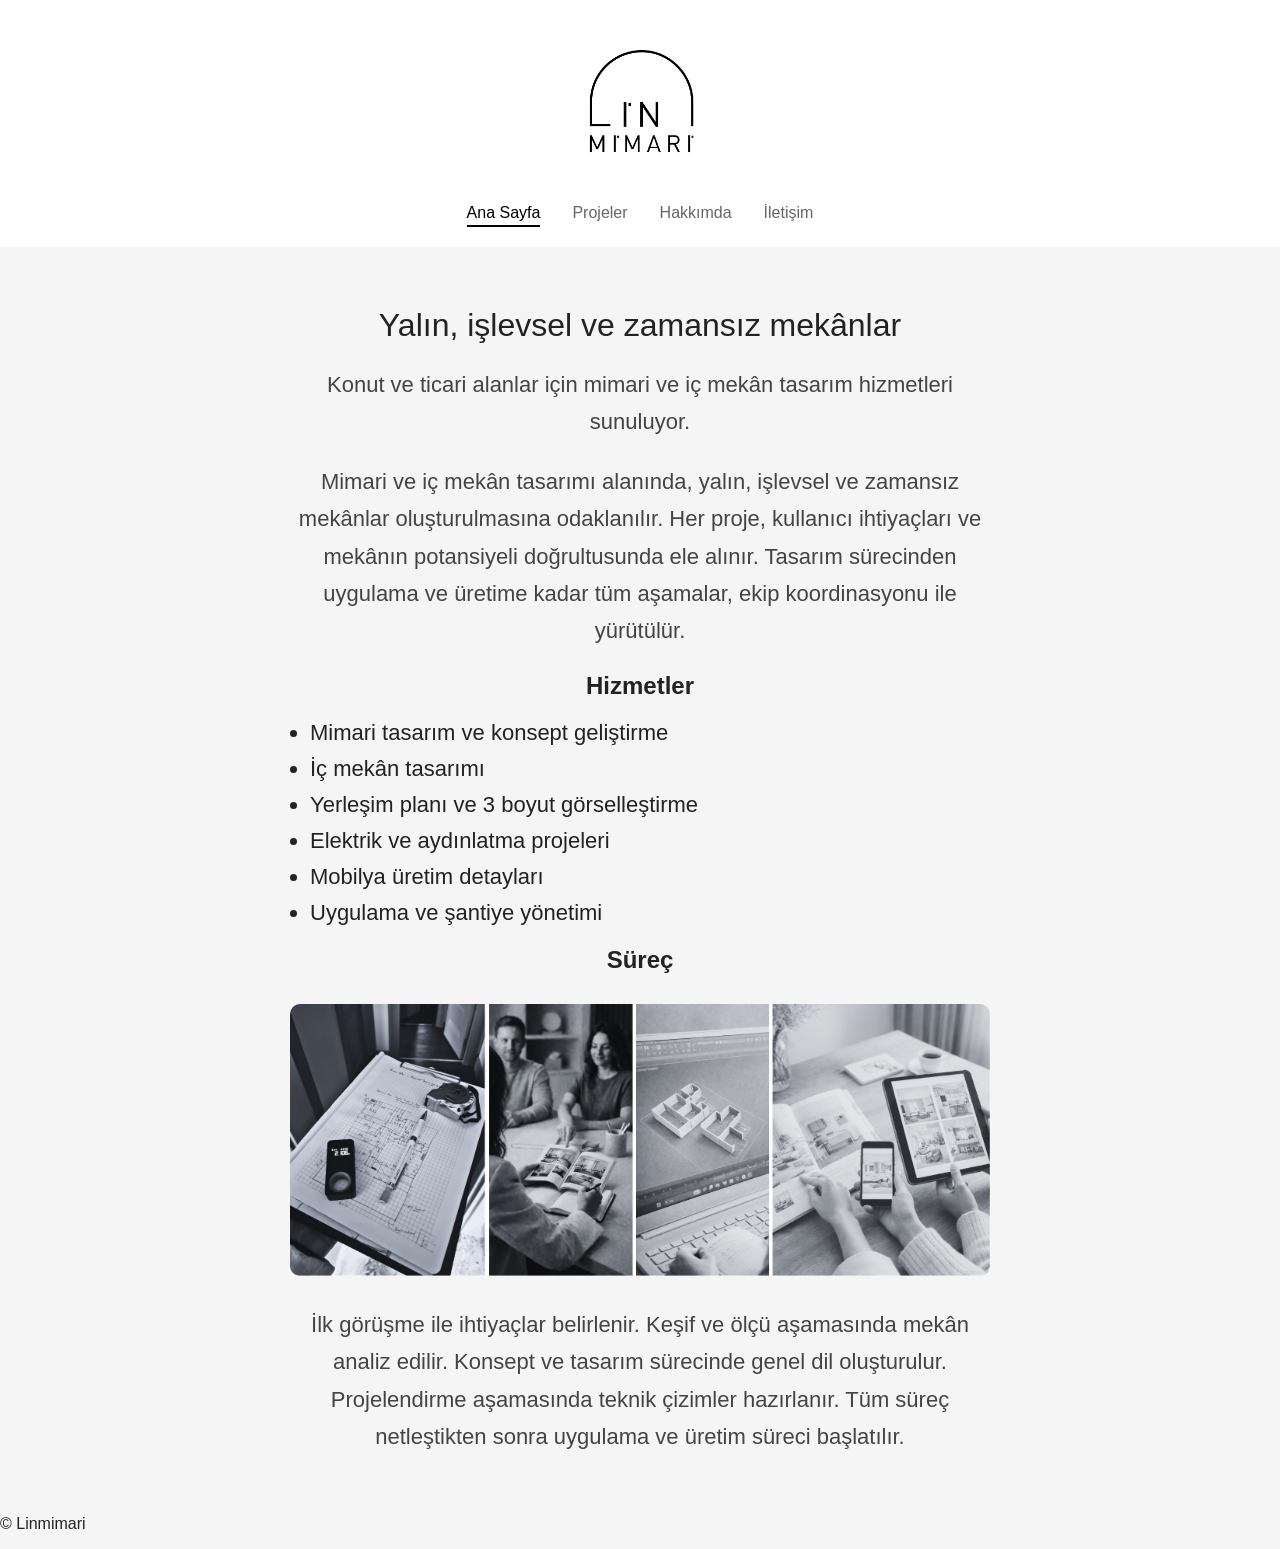
==== index.html @ 7ec21d0f "Update index.html" ====
<!DOCTYPE html>
<html lang="tr">
<head>
<meta charset="UTF-8">
<meta name="viewport" content="width=device-width, initial-scale=1.0">
<title>Lin Mimari</title>
<link rel="stylesheet" href="style.css">
</head>

<body>

<header>
    <img src="images/lin2.png" class="logo">

    <nav>
        <a href="index.html" class="active">Ana Sayfa</a>
        <a href="projeler.html">Projeler</a>
        <a href="hakkimda.html">Hakkımda</a>
        <a href="iletisim.html">İletişim</a>
    </nav>
</header>

<!-- ANA İÇERİK -->
<section class="about">

    <h1 class="section-title">Yalın, işlevsel ve zamansız mekânlar</h1>

    <p>
        Konut ve ticari alanlar için mimari ve iç mekân tasarım hizmetleri sunuluyor.
    </p>

    <p>
        Mimari ve iç mekân tasarımı alanında, yalın, işlevsel ve zamansız mekânlar oluşturulmasına odaklanılır. 
        Her proje, kullanıcı ihtiyaçları ve mekânın potansiyeli doğrultusunda ele alınır. 
        Tasarım sürecinden uygulama ve üretime kadar tüm aşamalar, ekip koordinasyonu ile yürütülür.
    </p>

    <h2>Hizmetler</h2>

    <ul>
        <li>Mimari tasarım ve konsept geliştirme</li>
        <li>İç mekân tasarımı</li>
        <li>Yerleşim planı ve 3 boyut görselleştirme</li>
        <li>Elektrik ve aydınlatma projeleri</li>
        <li>Mobilya üretim detayları</li>
        <li>Uygulama ve şantiye yönetimi</li>
    </ul>

    
    <h2>Süreç</h2>

    <img src="images/surec.png" class="content-image">

    <p>
        İlk görüşme ile ihtiyaçlar belirlenir. Keşif ve ölçü aşamasında mekân analiz edilir. 
        Konsept ve tasarım sürecinde genel dil oluşturulur. Projelendirme aşamasında teknik çizimler hazırlanır. 
        Tüm süreç netleştikten sonra uygulama ve üretim süreci başlatılır.
    </p>

</section>

<footer>
        <p>© Linmimari</p>
</footer>

</body>
</html>
---- style.css ----
body {
    font-family: Helvetica, Arial, sans-serif;
    margin: 0;
    background: #f5f5f5;
    color: #222;
    overflow-x: hidden;
}

/* HEADER */
header {
    padding: 25px 20px;
    text-align: center;
    background: white;
}

/* LOGO */
.logo {
    height: 160px;
    margin-bottom: 15px;
}

/* NAV */
nav {
    display: flex;
    justify-content: center;
    align-items: center;
    gap: 12px;
    flex-wrap: nowrap;
}

nav a {
    margin: 0 10px;
    text-decoration: none;
    color: #666;
    font-size: 16px;
    position: relative;
}

/* aktif link */
nav a.active {
    color: black;
    font-weight: 500;
}

/* alt çizgi */
nav a.active::after {
    content: "";
    position: absolute;
    left: 0;
    bottom: -5px;
    width: 100%;
    height: 2px;
    background: black;
}

/* BAŞLIK */
.section-title {
    text-align: center;
    margin: 40px 0 20px;
    font-size: 32px;
    font-weight: 500;
}

/* ORTAK İÇERİK BLOĞU */
.about {
    max-width: 700px;
    margin: 60px auto;
    padding: 0 20px;
    text-align: center;
}

/* 🔥 TÜM METİNLER (ANASAYFA + HAKKIMDA AYNI) */
.about p {
    font-size: 22px;
    line-height: 1.7;
    color: #444;
}

/* ANASAYFA SOL HİZALI */
body.home .about {
    text-align: left;
}

/* SERVICES */
.about ul {
    padding-left: 20px;
    text-align: left;
}

.about li {
    font-size: 22px;
    margin-bottom: 10px;
}

/* PROJECT GRID */
.projects {
    display: grid;
    grid-template-columns: repeat(2, 1fr);
    gap: 40px;
    padding: 60px;
    max-width: 1200px;
    margin: 0 auto;
}

/* PROJECT TEXT */
.project-item {
    text-align: center;
    margin-top: 12px;
    font-size: 18px;
    color: #444;
}

/* IMAGE */
.image-box {
    width: 100%;
    aspect-ratio: 3 / 1.8;
    overflow: hidden;
    border-radius: 15px;
    background: #eee;
}

.image-box img {
    width: 100%;
    height: 100%;
    object-fit: cover;
    object-position: top;
    transition: 0.3s;
}

.image-box:hover img {
    transform: scale(1.05);
}

/* HAKKIMDA GÖRSEL */
.about-image img {
    width: 100%;
    height: auto;
    display: block;
}

/* METİN ALTI GÖRSEL */
.content-image {
    width: 100%;
    max-width: 800px;
    display: block;
    margin: 30px auto;
    border-radius: 10px;
}

/* MOBİL NAV */
@media (max-width: 600px) {
    nav a {
        font-size: 13px;
        margin: 0 6px;
    }
}

/* İLETİŞİM SAYFASI */

.contact {
    max-width: 600px;
    margin: 80px auto;
    padding: 0 20px;
    text-align: center;
}

.contact p {
    font-size: 20px;
    line-height: 1.8;
    color: #444;
    margin-bottom: 12px;
}

/* başlık varsa */
.contact h2 {
    font-size: 26px;
    margin-bottom: 25px;
}
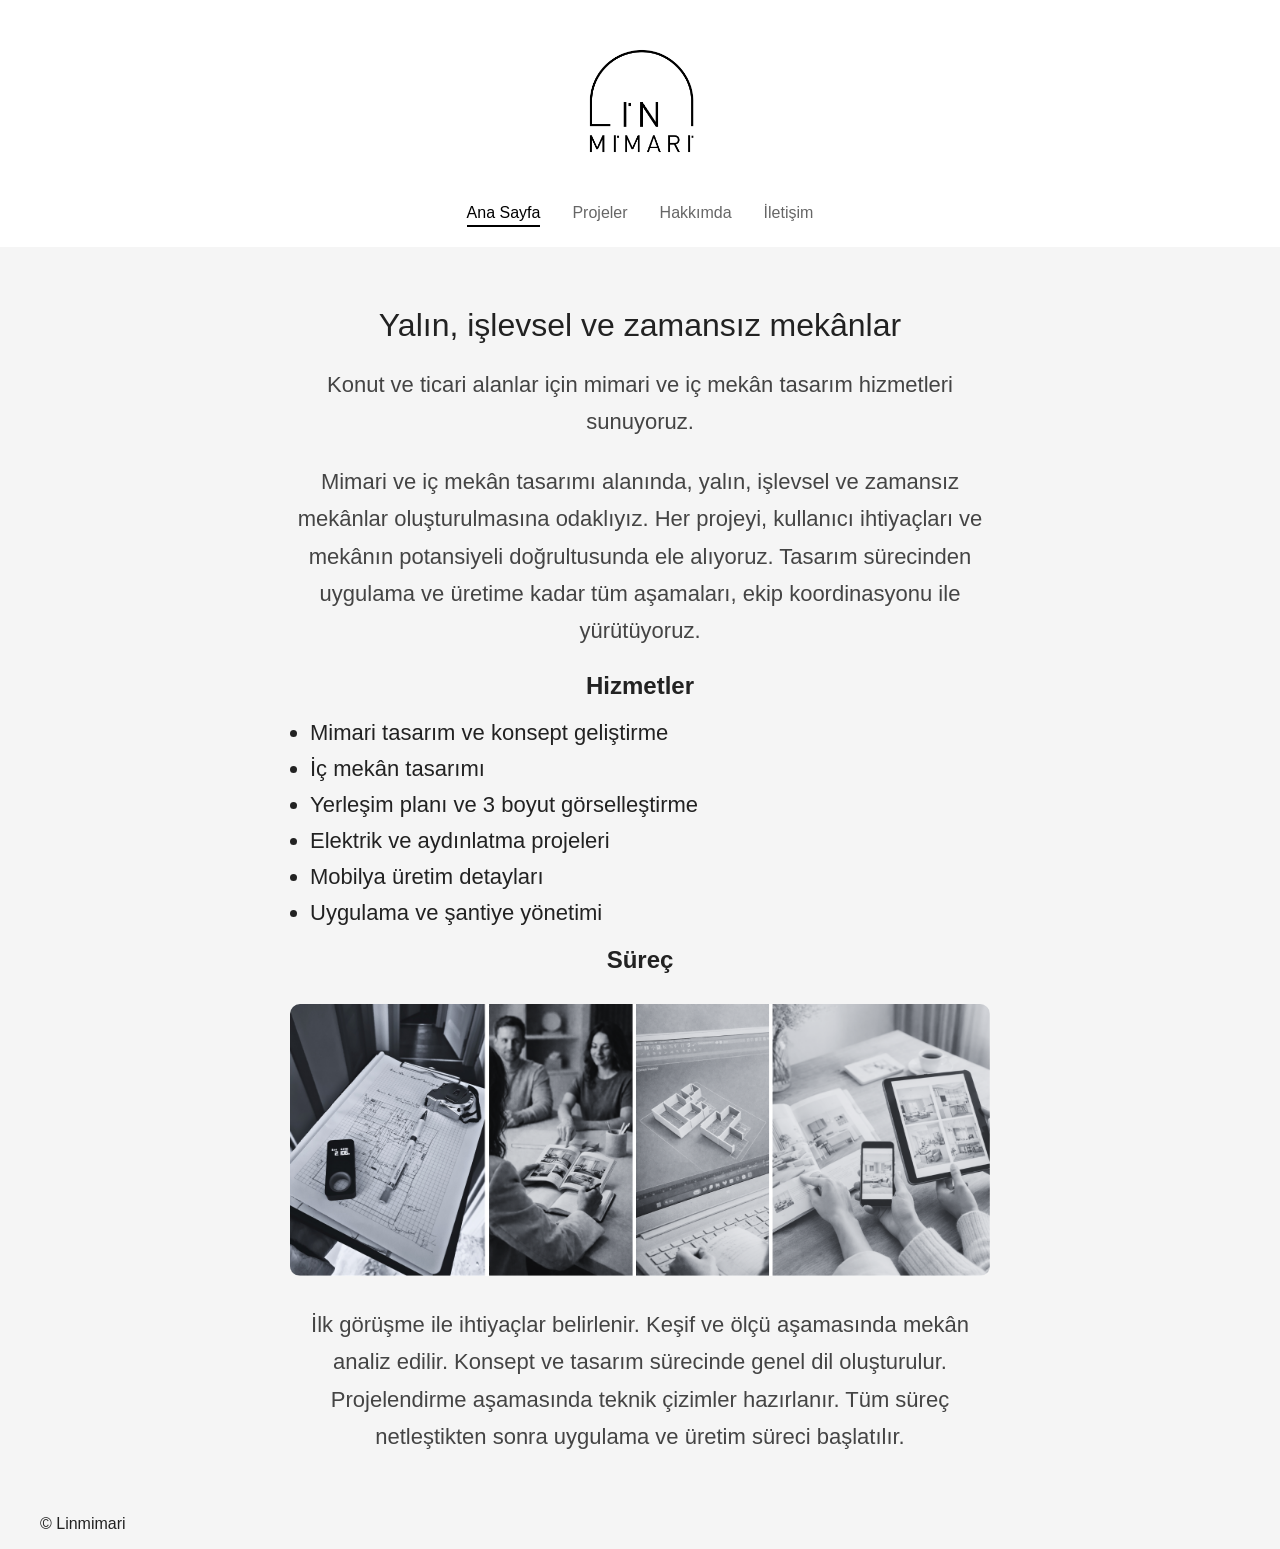
==== commit 004a91df: "Update index.html" ====
--- a/index.html
+++ b/index.html
@@ -26,13 +26,13 @@
     <h1 class="section-title">Yalın, işlevsel ve zamansız mekânlar</h1>
 
     <p>
-        Konut ve ticari alanlar için mimari ve iç mekân tasarım hizmetleri sunuluyor.
+        Konut ve ticari alanlar için mimari ve iç mekân tasarım hizmetleri sunuyoruz.
     </p>
 
     <p>
-        Mimari ve iç mekân tasarımı alanında, yalın, işlevsel ve zamansız mekânlar oluşturulmasına odaklanılır. 
-        Her proje, kullanıcı ihtiyaçları ve mekânın potansiyeli doğrultusunda ele alınır. 
-        Tasarım sürecinden uygulama ve üretime kadar tüm aşamalar, ekip koordinasyonu ile yürütülür.
+        Mimari ve iç mekân tasarımı alanında, yalın, işlevsel ve zamansız mekânlar oluşturulmasına odaklıyız. 
+        Her projeyi, kullanıcı ihtiyaçları ve mekânın potansiyeli doğrultusunda ele alıyoruz. 
+        Tasarım sürecinden uygulama ve üretime kadar tüm aşamaları, ekip koordinasyonu ile yürütüyoruz.
     </p>
 
     <h2>Hizmetler</h2>
--- a/style.css
+++ b/style.css
@@ -177,3 +177,30 @@
     font-size: 26px;
     margin-bottom: 25px;
 }
+/* MOBİLDE FONT SABİTLEME */
+html {
+    -webkit-text-size-adjust: 100%;
+}
+
+/* TÜM SAYFALAR İÇİN AYNI BOYUT */
+.about p,
+.about li {
+    font-size: 22px;
+}
+
+/* MOBİL DENGELEME */
+@media (max-width: 600px) {
+
+    .about p,
+    .about li {
+        font-size: 18px;
+    }
+
+    .section-title {
+        font-size: 26px;
+    }
+}
+
+footer p {
+    margin-left: 40px;
+}
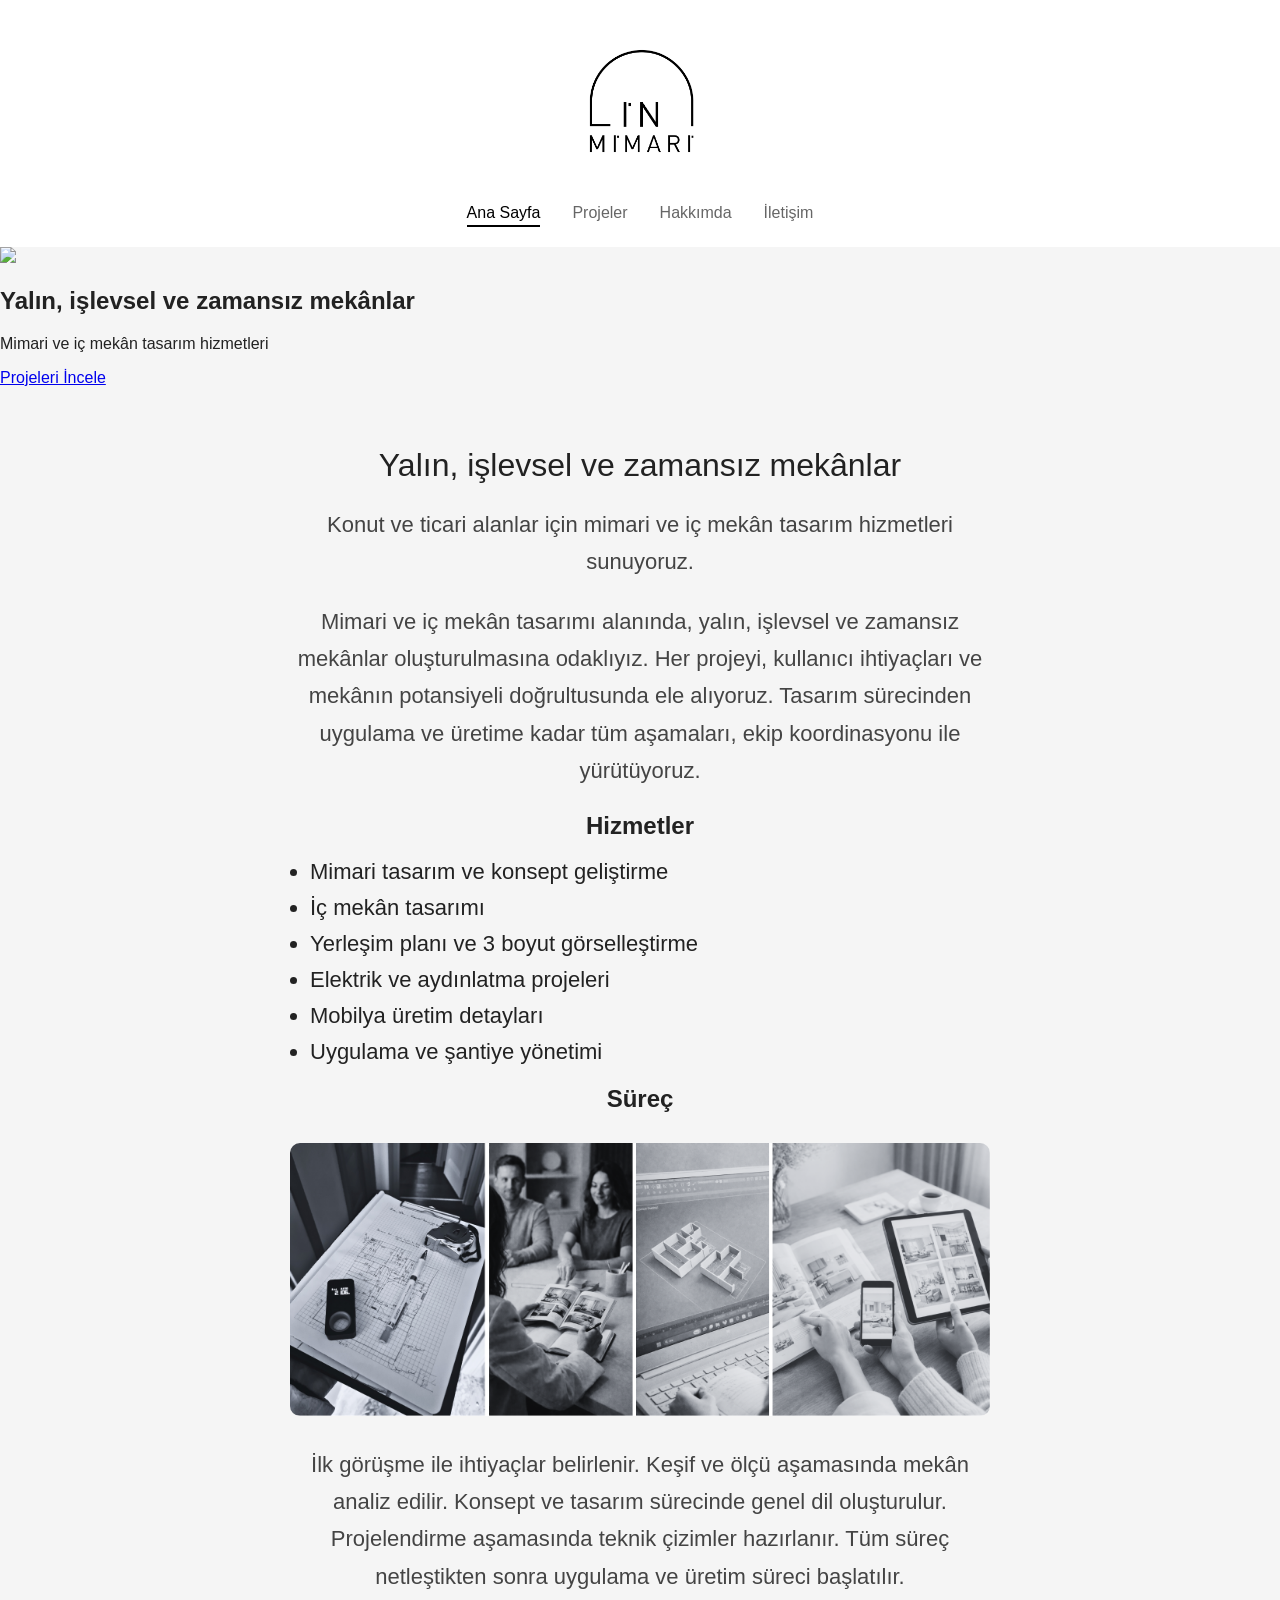
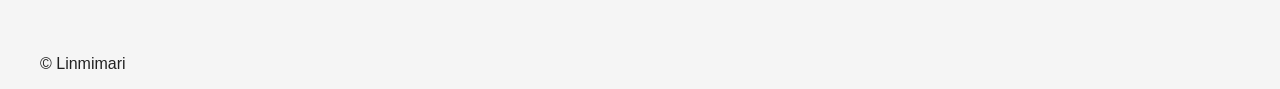
==== commit f29dd776: "Update index.html" ====
--- a/index.html
+++ b/index.html
@@ -19,7 +19,18 @@
         <a href="iletisim.html">İletişim</a>
     </nav>
 </header>
+<section class="hero">
+    <img src="images/hero.jpg" class="hero-img">
 
+    <div class="hero-text">
+        <h1>Yalın, işlevsel ve zamansız mekânlar</h1>
+        <p>Mimari ve iç mekân tasarım hizmetleri</p>
+
+        <a href="projeler.html" class="hero-btn">
+            Projeleri İncele
+        </a>
+    </div>
+</section>
 <!-- ANA İÇERİK -->
 <section class="about">
 
--- a/style.css
+++ b/style.css
@@ -137,6 +137,7 @@
     width: 100%;
     height: auto;
     display: block;
+    border-radius: 15px;
 }
 
 /* METİN ALTI GÖRSEL */
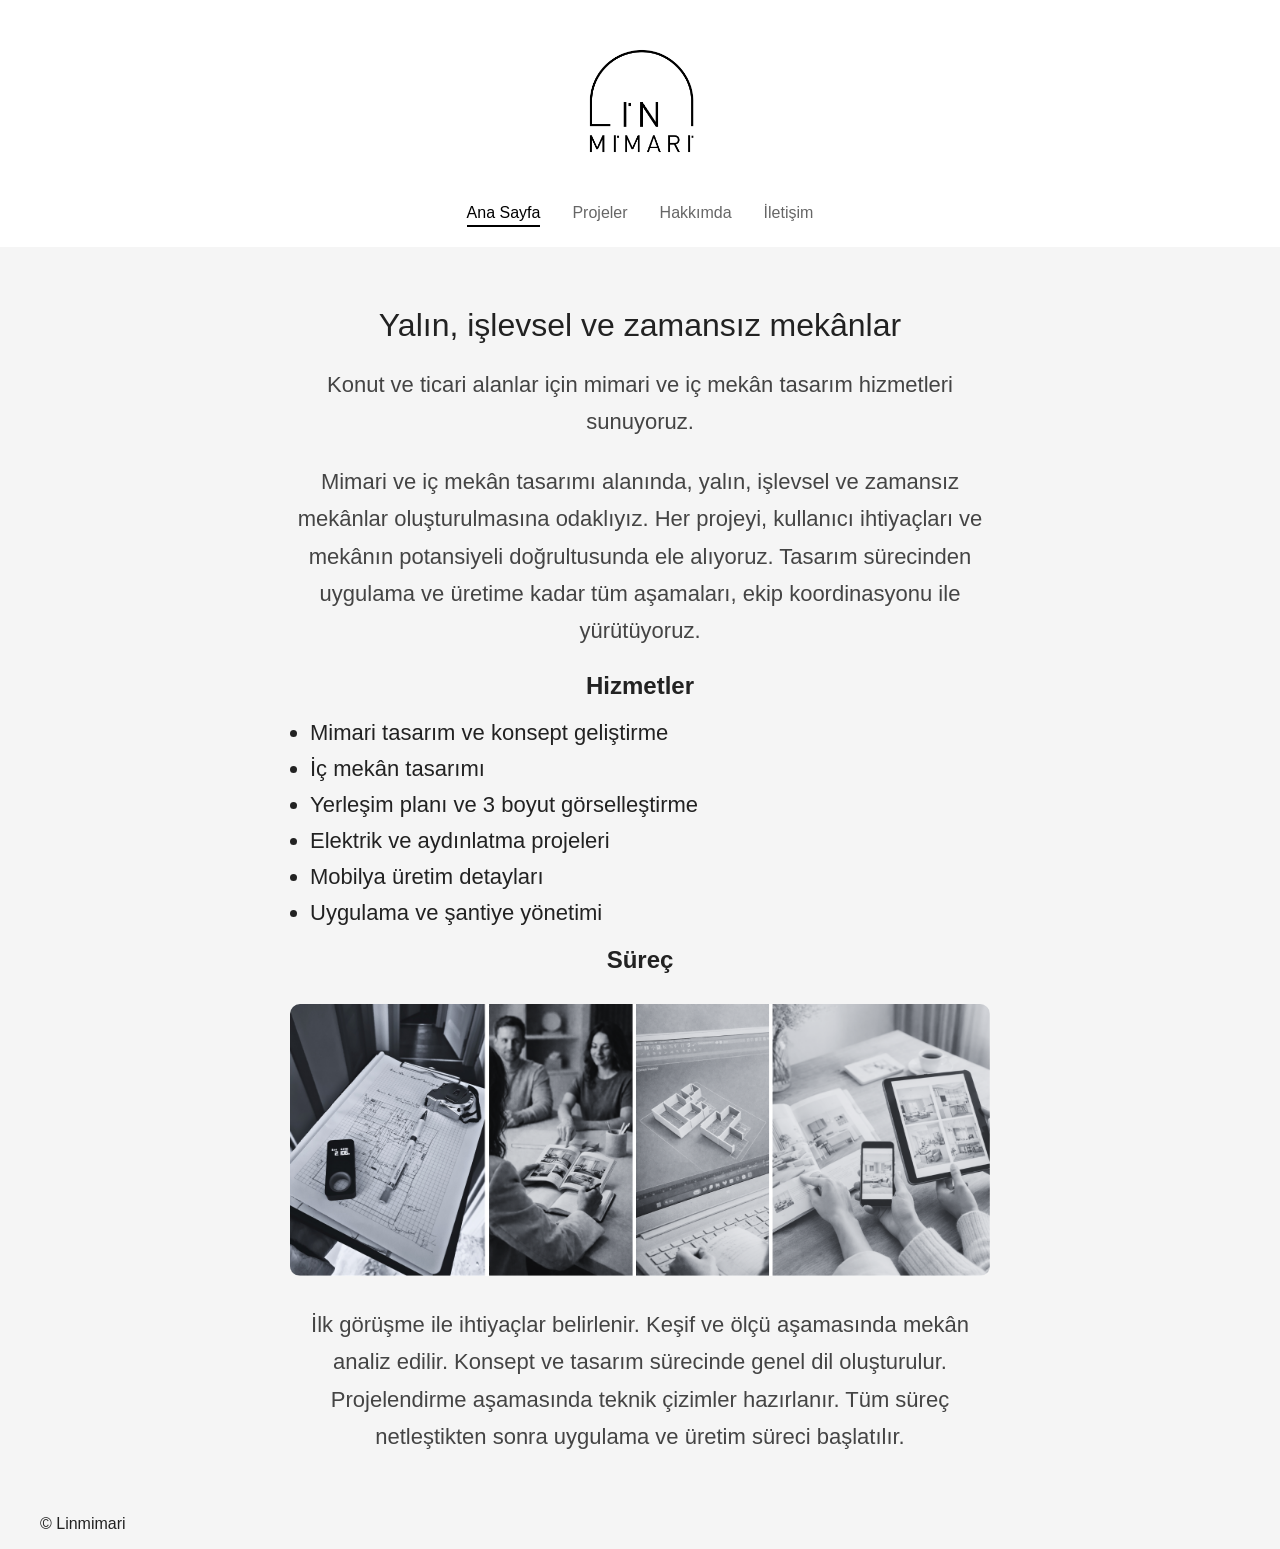
==== commit 7aa5b405: "Update index.html" ====
--- a/index.html
+++ b/index.html
@@ -19,18 +19,7 @@
         <a href="iletisim.html">İletişim</a>
     </nav>
 </header>
-<section class="hero">
-    <img src="images/hero.jpg" class="hero-img">
 
-    <div class="hero-text">
-        <h1>Yalın, işlevsel ve zamansız mekânlar</h1>
-        <p>Mimari ve iç mekân tasarım hizmetleri</p>
-
-        <a href="projeler.html" class="hero-btn">
-            Projeleri İncele
-        </a>
-    </div>
-</section>
 <!-- ANA İÇERİK -->
 <section class="about">
 
--- a/style.css
+++ b/style.css
@@ -205,3 +205,84 @@
 footer p {
     margin-left: 40px;
 }
+/* HERO ALANI */
+
+.hero {
+    position: relative;
+    width: 100%;
+    height: 80vh;
+    overflow: hidden;
+}
+
+.hero-img {
+    width: 100%;
+    height: 100%;
+    object-fit: cover;
+}
+
+/* KARARTMA (çok önemli) */
+.hero::after {
+    content: "";
+    position: absolute;
+    top: 0;
+    left: 0;
+    width: 100%;
+    height: 100%;
+    background: rgba(0,0,0,0.35);
+}
+
+/* YAZI ALANI */
+.hero-text {
+    position: absolute;
+    top: 50%;
+    left: 10%;
+    transform: translateY(-50%);
+    color: white;
+    max-width: 500px;
+    z-index: 2;
+}
+
+.hero-text h1 {
+    font-size: 42px;
+    margin-bottom: 15px;
+}
+
+.hero-text p {
+    font-size: 18px;
+    margin-bottom: 25px;
+}
+
+/* BUTON */
+.hero-btn {
+    display: inline-block;
+    padding: 12px 25px;
+    background: white;
+    color: black;
+    text-decoration: none;
+    border-radius: 30px;
+    font-size: 14px;
+    transition: 0.3s;
+}
+
+.hero-btn:hover {
+    background: #ddd;
+}
+@media (max-width: 600px) {
+
+    .hero {
+        height: 60vh;
+    }
+
+    .hero-text {
+        left: 5%;
+        right: 5%;
+    }
+
+    .hero-text h1 {
+        font-size: 26px;
+    }
+
+    .hero-text p {
+        font-size: 16px;
+    }
+}
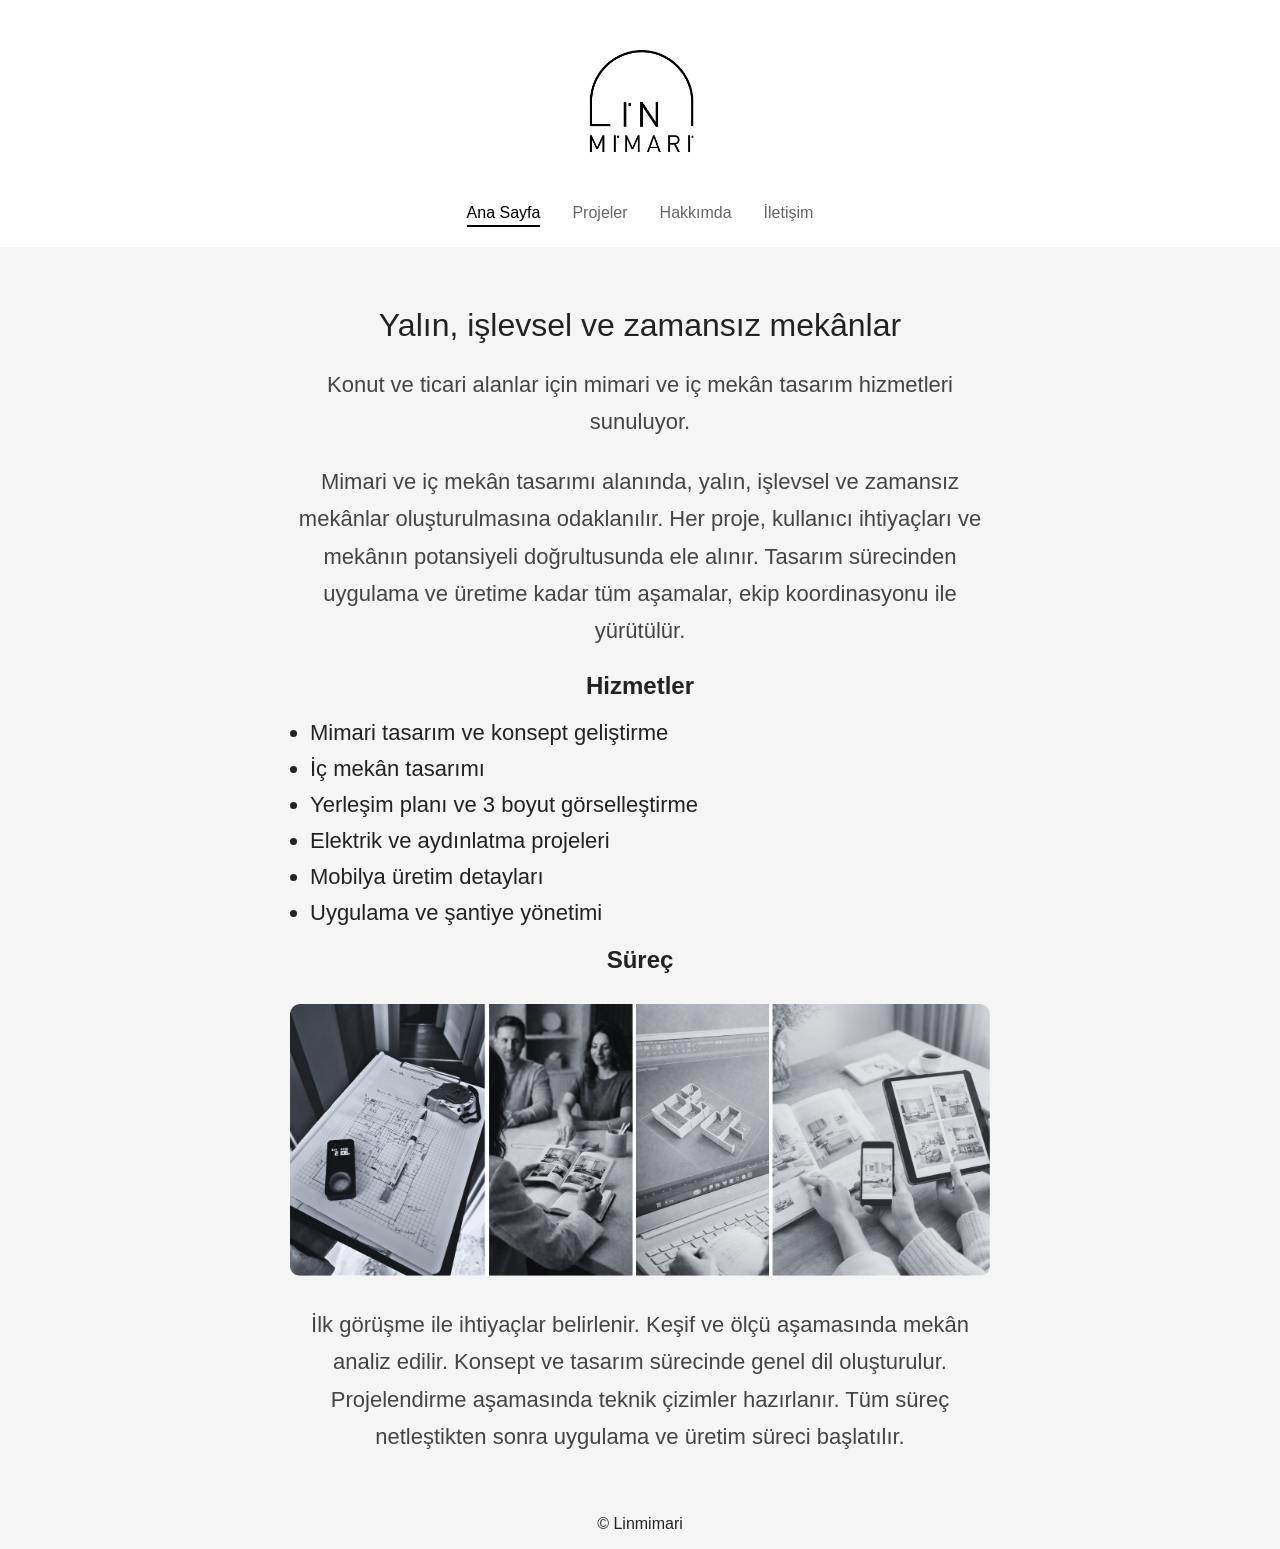
==== commit a9d8ab72: "Update index.html" ====
--- a/index.html
+++ b/index.html
@@ -20,47 +20,49 @@
     </nav>
 </header>
 
-<!-- ANA İÇERİK -->
 <section class="about">
+  <div class="about-container">
+    <div class="about-text">
 
-    <h1 class="section-title">Yalın, işlevsel ve zamansız mekânlar</h1>
+        <h1 class="section-title">Yalın, işlevsel ve zamansız mekânlar</h1>
 
-    <p>
-        Konut ve ticari alanlar için mimari ve iç mekân tasarım hizmetleri sunuyoruz.
-    </p>
+        <p>
+        Konut ve ticari alanlar için mimari ve iç mekân tasarım hizmetleri sunuluyor.
+        </p>
 
-    <p>
-        Mimari ve iç mekân tasarımı alanında, yalın, işlevsel ve zamansız mekânlar oluşturulmasına odaklıyız. 
-        Her projeyi, kullanıcı ihtiyaçları ve mekânın potansiyeli doğrultusunda ele alıyoruz. 
-        Tasarım sürecinden uygulama ve üretime kadar tüm aşamaları, ekip koordinasyonu ile yürütüyoruz.
-    </p>
+        <p>
+        Mimari ve iç mekân tasarımı alanında, yalın, işlevsel ve zamansız mekânlar oluşturulmasına odaklanılır. 
+        Her proje, kullanıcı ihtiyaçları ve mekânın potansiyeli doğrultusunda ele alınır. 
+        Tasarım sürecinden uygulama ve üretime kadar tüm aşamalar, ekip koordinasyonu ile yürütülür.
+        </p>
 
-    <h2>Hizmetler</h2>
+        <h2>Hizmetler</h2>
 
-    <ul>
-        <li>Mimari tasarım ve konsept geliştirme</li>
-        <li>İç mekân tasarımı</li>
-        <li>Yerleşim planı ve 3 boyut görselleştirme</li>
-        <li>Elektrik ve aydınlatma projeleri</li>
-        <li>Mobilya üretim detayları</li>
-        <li>Uygulama ve şantiye yönetimi</li>
-    </ul>
+        <ul>
+            <li>Mimari tasarım ve konsept geliştirme</li>
+            <li>İç mekân tasarımı</li>
+            <li>Yerleşim planı ve 3 boyut görselleştirme</li>
+            <li>Elektrik ve aydınlatma projeleri</li>
+            <li>Mobilya üretim detayları</li>
+            <li>Uygulama ve şantiye yönetimi</li>
+        </ul>
 
-    
-    <h2>Süreç</h2>
+        <h2>Süreç</h2>
 
-    <img src="images/surec.png" class="content-image">
+        <img src="images/surec.png" class="content-image">
 
-    <p>
+        <p>
         İlk görüşme ile ihtiyaçlar belirlenir. Keşif ve ölçü aşamasında mekân analiz edilir. 
         Konsept ve tasarım sürecinde genel dil oluşturulur. Projelendirme aşamasında teknik çizimler hazırlanır. 
         Tüm süreç netleştikten sonra uygulama ve üretim süreci başlatılır.
-    </p>
+        </p>
 
+    </div>
+  </div>
 </section>
-
+    
 <footer>
-        <p>© Linmimari</p>
+    <p>© Linmimari</p>
 </footer>
 
 </body>
--- a/style.css
+++ b/style.css
@@ -203,86 +203,5 @@
 }
 
 footer p {
-    margin-left: 40px;
-}
-/* HERO ALANI */
-
-.hero {
-    position: relative;
-    width: 100%;
-    height: 80vh;
-    overflow: hidden;
-}
-
-.hero-img {
-    width: 100%;
-    height: 100%;
-    object-fit: cover;
-}
-
-/* KARARTMA (çok önemli) */
-.hero::after {
-    content: "";
-    position: absolute;
-    top: 0;
-    left: 0;
-    width: 100%;
-    height: 100%;
-    background: rgba(0,0,0,0.35);
-}
-
-/* YAZI ALANI */
-.hero-text {
-    position: absolute;
-    top: 50%;
-    left: 10%;
-    transform: translateY(-50%);
-    color: white;
-    max-width: 500px;
-    z-index: 2;
-}
-
-.hero-text h1 {
-    font-size: 42px;
-    margin-bottom: 15px;
-}
-
-.hero-text p {
-    font-size: 18px;
-    margin-bottom: 25px;
-}
-
-/* BUTON */
-.hero-btn {
-    display: inline-block;
-    padding: 12px 25px;
-    background: white;
-    color: black;
-    text-decoration: none;
-    border-radius: 30px;
-    font-size: 14px;
-    transition: 0.3s;
-}
-
-.hero-btn:hover {
-    background: #ddd;
-}
-@media (max-width: 600px) {
-
-    .hero {
-        height: 60vh;
-    }
-
-    .hero-text {
-        left: 5%;
-        right: 5%;
-    }
-
-    .hero-text h1 {
-        font-size: 26px;
-    }
-
-    .hero-text p {
-        font-size: 16px;
-    }
-}
+    text-align: center;
+}
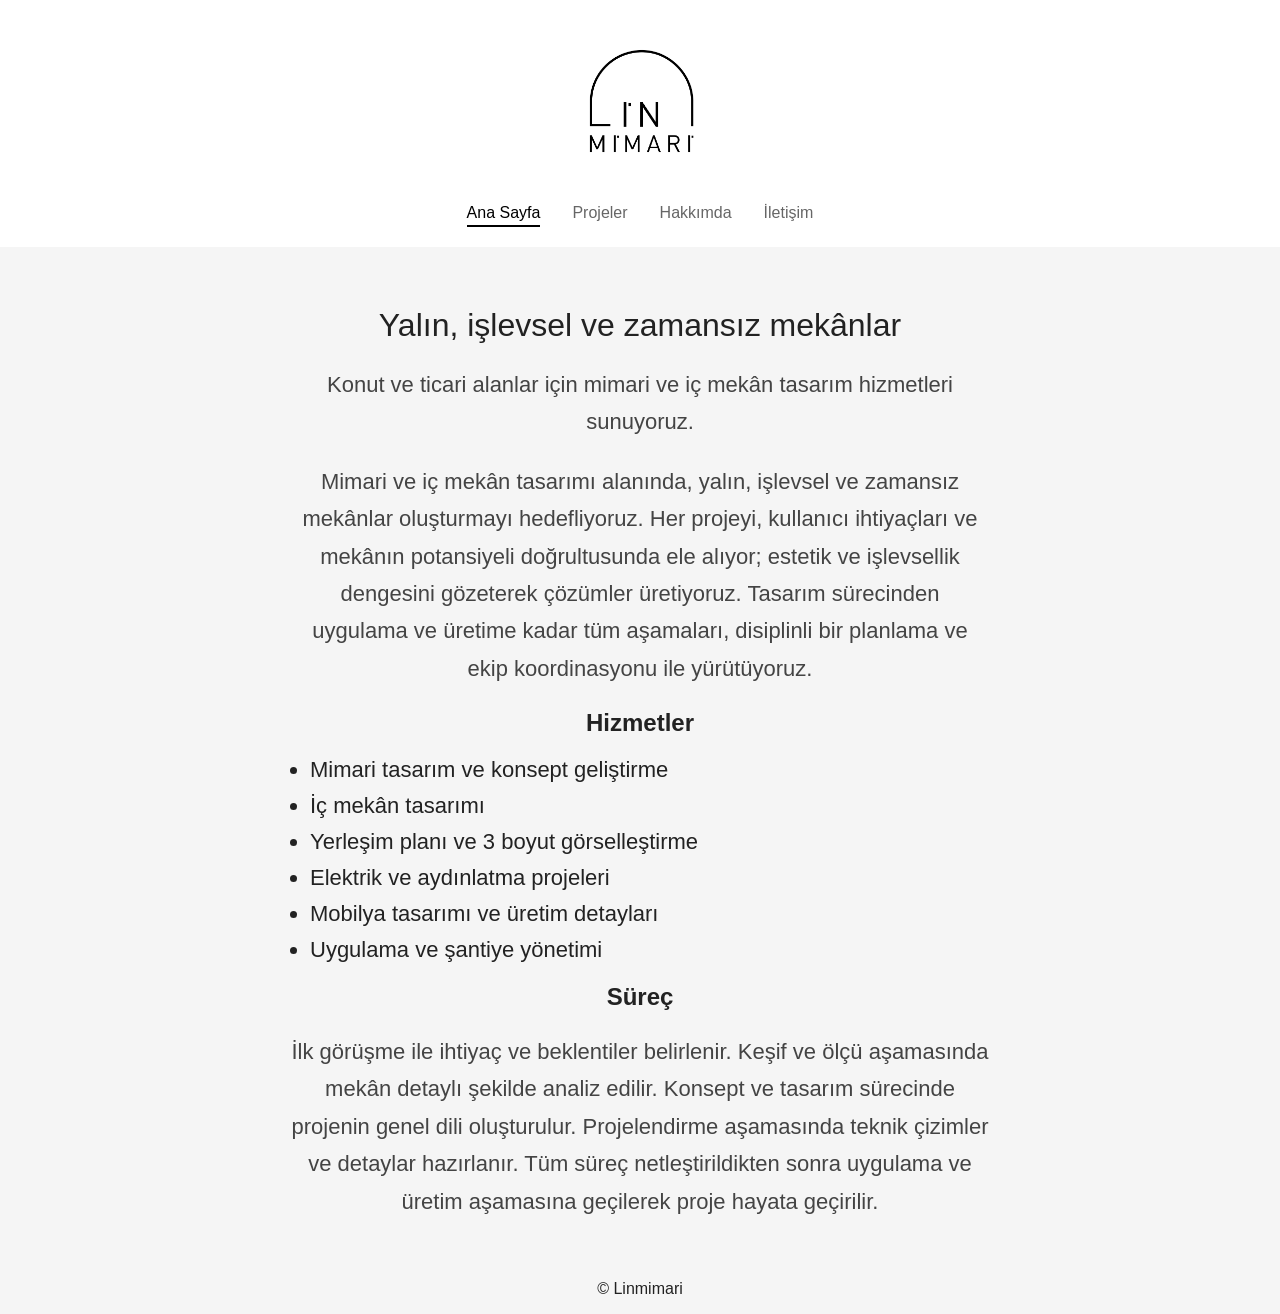
==== commit 4f804571: "Update index.html" ====
--- a/index.html
+++ b/index.html
@@ -27,13 +27,13 @@
         <h1 class="section-title">Yalın, işlevsel ve zamansız mekânlar</h1>
 
         <p>
-        Konut ve ticari alanlar için mimari ve iç mekân tasarım hizmetleri sunuluyor.
+        Konut ve ticari alanlar için mimari ve iç mekân tasarım hizmetleri sunuyoruz.
         </p>
 
         <p>
-        Mimari ve iç mekân tasarımı alanında, yalın, işlevsel ve zamansız mekânlar oluşturulmasına odaklanılır. 
-        Her proje, kullanıcı ihtiyaçları ve mekânın potansiyeli doğrultusunda ele alınır. 
-        Tasarım sürecinden uygulama ve üretime kadar tüm aşamalar, ekip koordinasyonu ile yürütülür.
+        Mimari ve iç mekân tasarımı alanında, yalın, işlevsel ve zamansız mekânlar oluşturmayı hedefliyoruz. 
+        Her projeyi, kullanıcı ihtiyaçları ve mekânın potansiyeli doğrultusunda ele alıyor; estetik ve işlevsellik dengesini gözeterek çözümler üretiyoruz. 
+        Tasarım sürecinden uygulama ve üretime kadar tüm aşamaları, disiplinli bir planlama ve ekip koordinasyonu ile yürütüyoruz.
         </p>
 
         <h2>Hizmetler</h2>
@@ -43,18 +43,16 @@
             <li>İç mekân tasarımı</li>
             <li>Yerleşim planı ve 3 boyut görselleştirme</li>
             <li>Elektrik ve aydınlatma projeleri</li>
-            <li>Mobilya üretim detayları</li>
+            <li>Mobilya tasarımı ve üretim detayları</li>
             <li>Uygulama ve şantiye yönetimi</li>
         </ul>
 
         <h2>Süreç</h2>
 
-        <img src="images/surec.png" class="content-image">
-
         <p>
-        İlk görüşme ile ihtiyaçlar belirlenir. Keşif ve ölçü aşamasında mekân analiz edilir. 
-        Konsept ve tasarım sürecinde genel dil oluşturulur. Projelendirme aşamasında teknik çizimler hazırlanır. 
-        Tüm süreç netleştikten sonra uygulama ve üretim süreci başlatılır.
+        İlk görüşme ile ihtiyaç ve beklentiler belirlenir. Keşif ve ölçü aşamasında mekân detaylı şekilde analiz edilir. 
+        Konsept ve tasarım sürecinde projenin genel dili oluşturulur. Projelendirme aşamasında teknik çizimler ve detaylar hazırlanır. 
+        Tüm süreç netleştirildikten sonra uygulama ve üretim aşamasına geçilerek proje hayata geçirilir.
         </p>
 
     </div>
@@ -62,7 +60,7 @@
 </section>
     
 <footer>
-    <p>© Linmimari</p>
+    <p>&copy; Linmimari</p>
 </footer>
 
 </body>
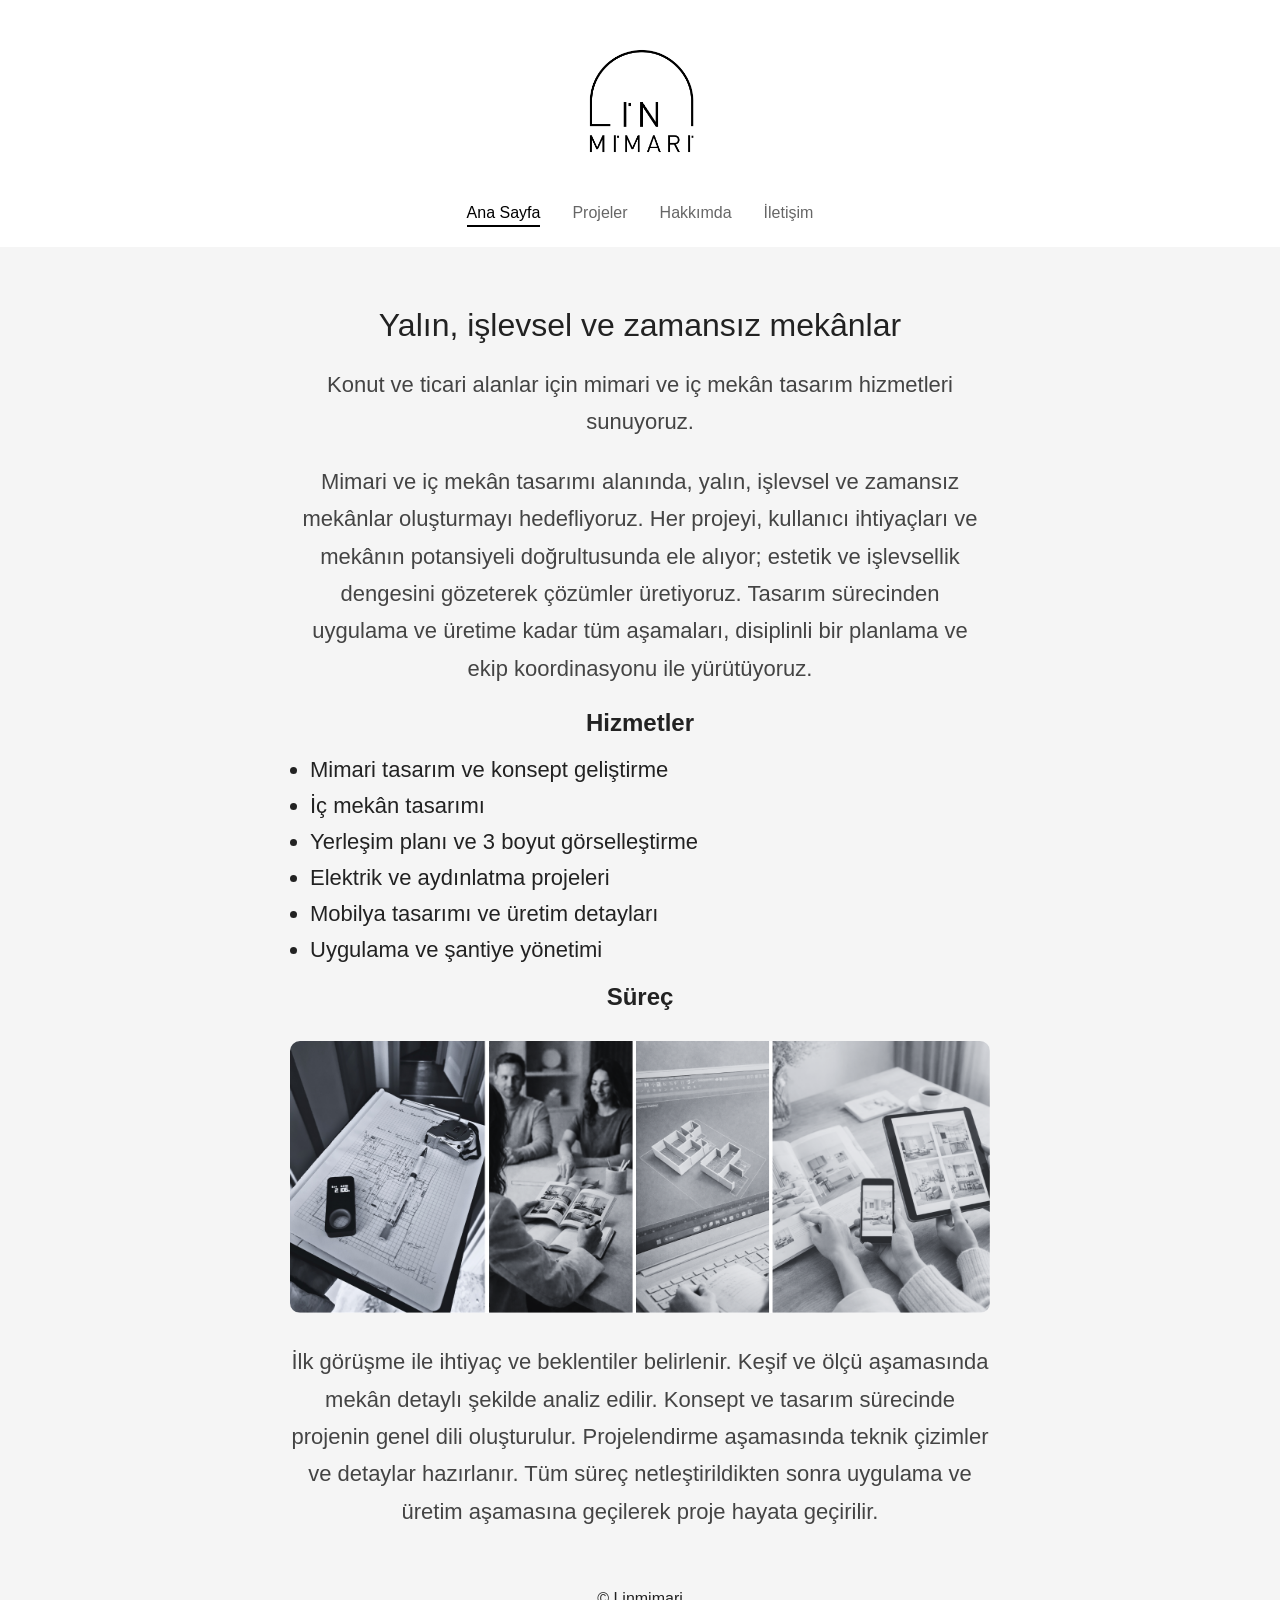
==== commit b4169c3b: "Update index.html" ====
--- a/index.html
+++ b/index.html
@@ -48,6 +48,8 @@
         </ul>
 
         <h2>Süreç</h2>
+        
+        <img src="images/surec.png" class="content-image">
 
         <p>
         İlk görüşme ile ihtiyaç ve beklentiler belirlenir. Keşif ve ölçü aşamasında mekân detaylı şekilde analiz edilir. 
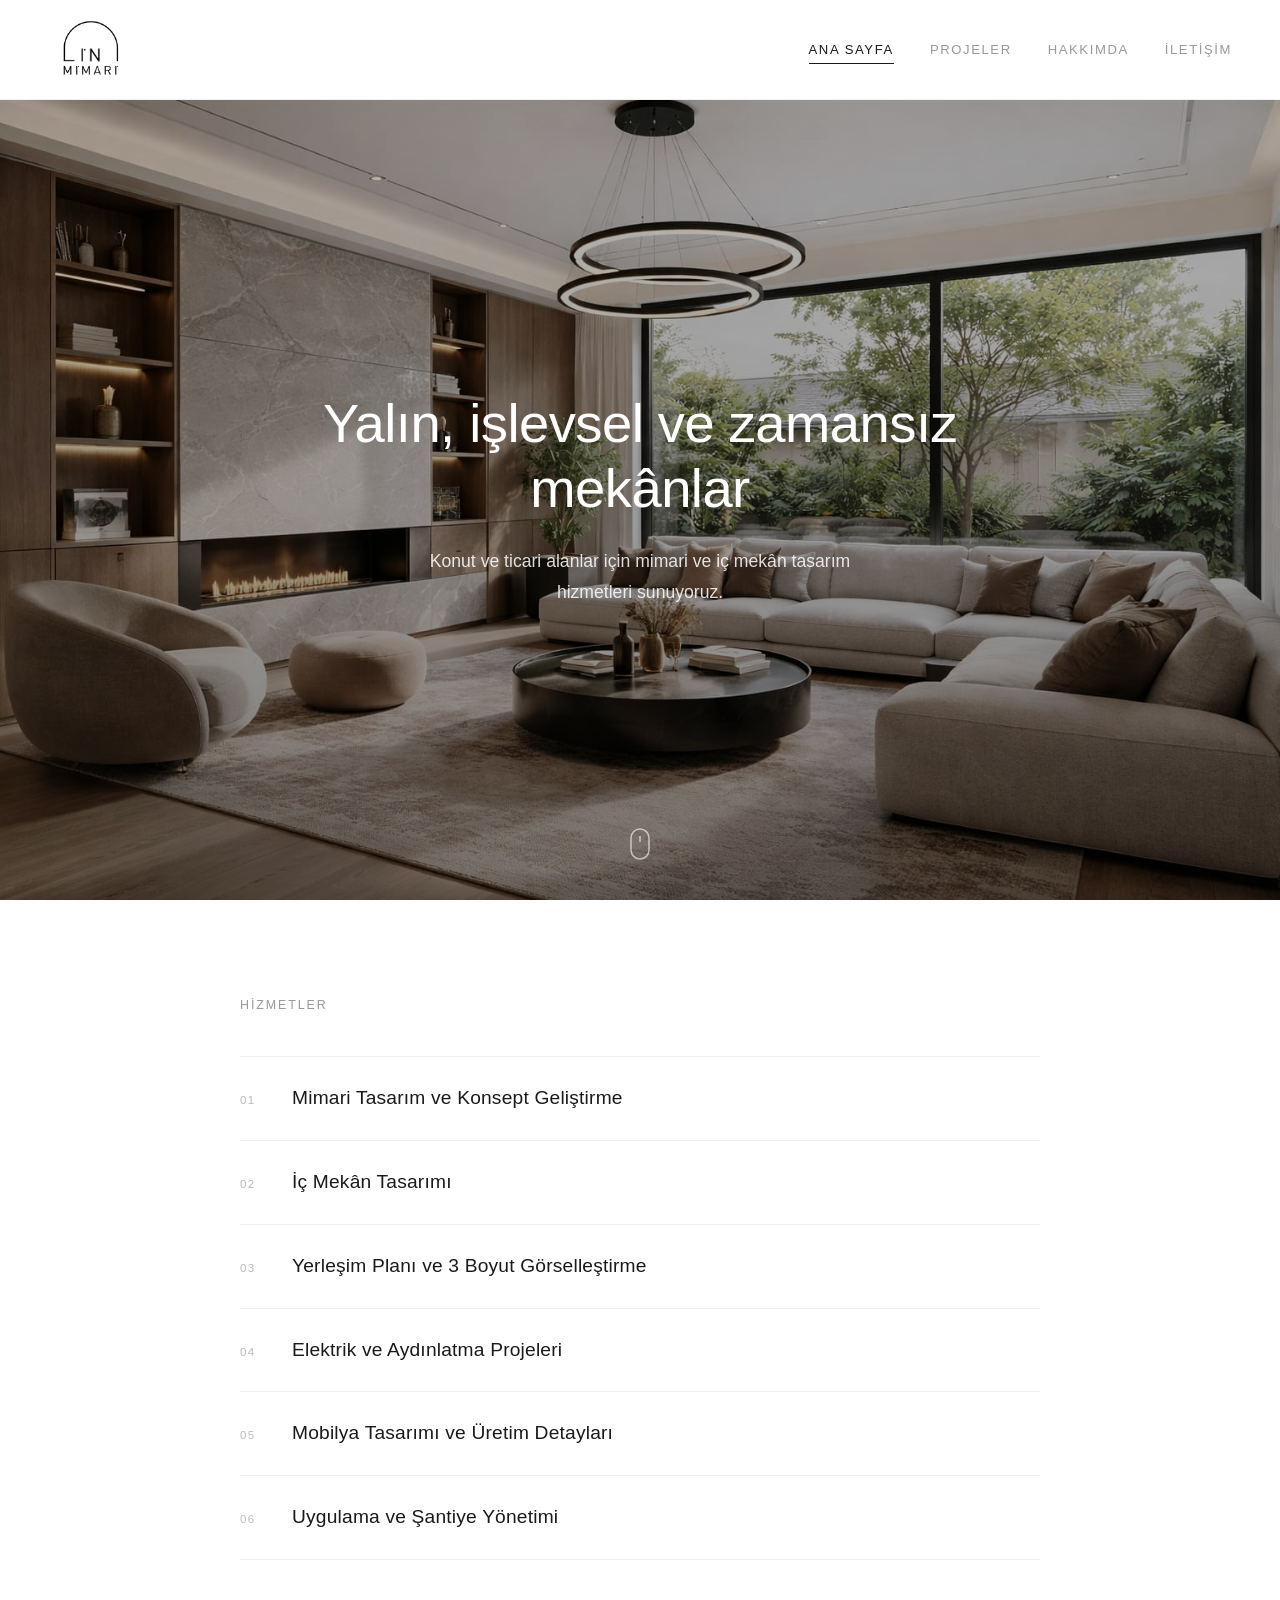
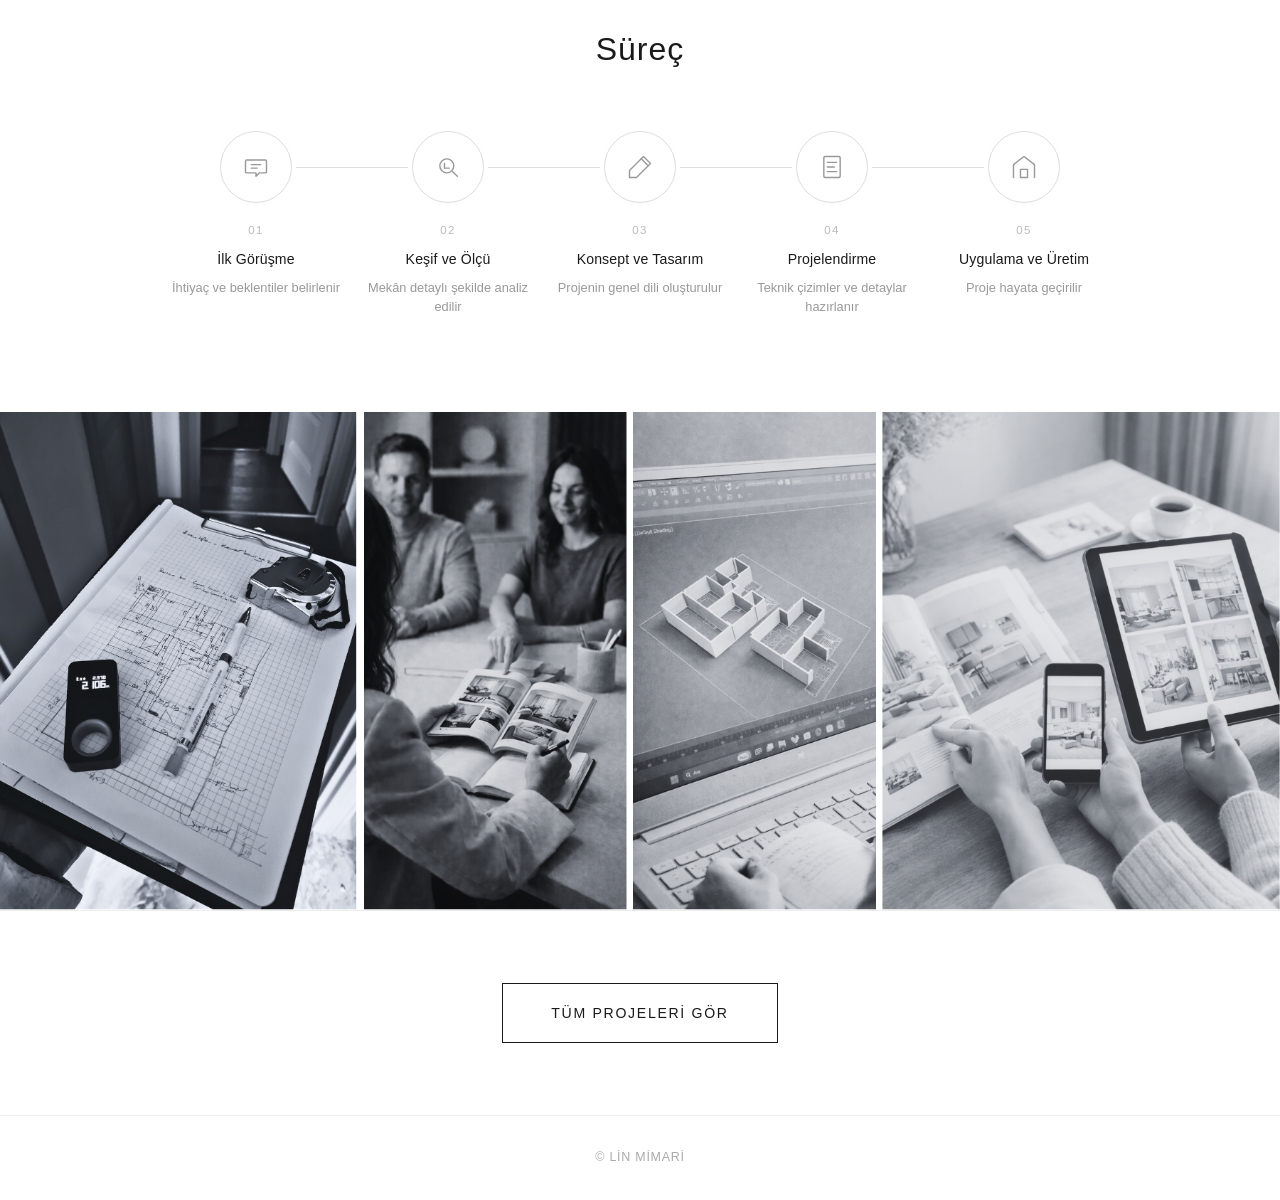
==== commit c2f337cb: "update website design" ====
--- a/index.html
+++ b/index.html
@@ -1,69 +1,79 @@
-<!DOCTYPE html>
-<html lang="tr">
-<head>
-<meta charset="UTF-8">
-<meta name="viewport" content="width=device-width, initial-scale=1.0">
-<title>Lin Mimari</title>
-<link rel="stylesheet" href="style.css">
-</head>
-
-<body>
-
-<header>
-    <img src="images/lin2.png" class="logo">
-
-    <nav>
-        <a href="index.html" class="active">Ana Sayfa</a>
-        <a href="projeler.html">Projeler</a>
-        <a href="hakkimda.html">Hakkımda</a>
-        <a href="iletisim.html">İletişim</a>
-    </nav>
-</header>
-
-<section class="about">
-  <div class="about-container">
-    <div class="about-text">
-
-        <h1 class="section-title">Yalın, işlevsel ve zamansız mekânlar</h1>
-
-        <p>
-        Konut ve ticari alanlar için mimari ve iç mekân tasarım hizmetleri sunuyoruz.
-        </p>
-
-        <p>
-        Mimari ve iç mekân tasarımı alanında, yalın, işlevsel ve zamansız mekânlar oluşturmayı hedefliyoruz. 
-        Her projeyi, kullanıcı ihtiyaçları ve mekânın potansiyeli doğrultusunda ele alıyor; estetik ve işlevsellik dengesini gözeterek çözümler üretiyoruz. 
-        Tasarım sürecinden uygulama ve üretime kadar tüm aşamaları, disiplinli bir planlama ve ekip koordinasyonu ile yürütüyoruz.
-        </p>
-
-        <h2>Hizmetler</h2>
-
-        <ul>
-            <li>Mimari tasarım ve konsept geliştirme</li>
-            <li>İç mekân tasarımı</li>
-            <li>Yerleşim planı ve 3 boyut görselleştirme</li>
-            <li>Elektrik ve aydınlatma projeleri</li>
-            <li>Mobilya tasarımı ve üretim detayları</li>
-            <li>Uygulama ve şantiye yönetimi</li>
-        </ul>
-
-        <h2>Süreç</h2>
-        
-        <img src="images/surec.png" class="content-image">
-
-        <p>
-        İlk görüşme ile ihtiyaç ve beklentiler belirlenir. Keşif ve ölçü aşamasında mekân detaylı şekilde analiz edilir. 
-        Konsept ve tasarım sürecinde projenin genel dili oluşturulur. Projelendirme aşamasında teknik çizimler ve detaylar hazırlanır. 
-        Tüm süreç netleştirildikten sonra uygulama ve üretim aşamasına geçilerek proje hayata geçirilir.
-        </p>
-
-    </div>
-  </div>
-</section>
-    
-<footer>
-    <p>&copy; Linmimari</p>
-</footer>
-
-</body>
-</html>
+<!DOCTYPE html>
+<html lang="tr">
+<head>
+  <meta charset="UTF-8">
+  <meta name="viewport" content="width=device-width, initial-scale=1.0">
+  <title>Lin Mimari</title>
+  <link rel="stylesheet" href="style.css">
+  <link rel="stylesheet" href="style-c.css">
+</head>
+<body>
+
+  <header class="header">
+    <a href="index.html"><img src="images/lin22.png" alt="Lin Mimari" class="logo"></a>
+    <nav class="nav">
+      <a href="index.html" class="active">Ana Sayfa</a>
+      <a href="projeler.html">Projeler</a>
+      <a href="hakkimda.html">Hakkımda</a>
+      <a href="iletisim.html">İletişim</a>
+    </nav>
+    <button class="hamburger" aria-label="Menü">
+      <span></span><span></span><span></span>
+    </button>
+  </header>
+
+  <main>
+
+    <!-- A) CINEMATIC: Full-screen image + overlay text -->
+    <section class="hero-cine">
+      <img src="images/hero.jpg" alt="Lin Mimari" class="hero-cine__bg">
+      <div class="hero-cine__overlay"></div>
+      <div class="hero-cine__content">
+        <h1>Yalın, işlevsel ve zamansız mekânlar</h1>
+        <p>Konut ve ticari alanlar için mimari ve iç mekân tasarım hizmetleri sunuyoruz.</p>
+      </div>
+      <div class="hero-cine__scroll">
+        <svg width="20" height="32" viewBox="0 0 20 32" fill="none" stroke="#fff" stroke-width="1.5">
+          <rect x="1" y="1" width="18" height="30" rx="9"/>
+          <line x1="10" y1="8" x2="10" y2="14"/>
+        </svg>
+      </div>
+    </section>
+
+    <!-- Shared sections below -->
+    <section class="section ed-services-section">
+      <div class="ed-services">
+        <h2 class="ed-services__title">Hizmetler</h2>
+        <div class="ed-services__list">
+          <div class="ed-services__item"><span class="ed-services__num">01</span><h3>Mimari Tasarım ve Konsept Geliştirme</h3></div>
+          <div class="ed-services__item"><span class="ed-services__num">02</span><h3>İç Mekân Tasarımı</h3></div>
+          <div class="ed-services__item"><span class="ed-services__num">03</span><h3>Yerleşim Planı ve 3 Boyut Görselleştirme</h3></div>
+          <div class="ed-services__item"><span class="ed-services__num">04</span><h3>Elektrik ve Aydınlatma Projeleri</h3></div>
+          <div class="ed-services__item"><span class="ed-services__num">05</span><h3>Mobilya Tasarımı ve Üretim Detayları</h3></div>
+          <div class="ed-services__item"><span class="ed-services__num">06</span><h3>Uygulama ve Şantiye Yönetimi</h3></div>
+        </div>
+      </div>
+    </section>
+
+    <section class="section ed-process-section">
+      <h2 class="section__title">Süreç</h2>
+      <div class="section__inner">
+        <div class="timeline">
+          <div class="timeline-step"><div class="timeline-icon"><svg viewBox="0 0 24 24" fill="none" stroke="currentColor" stroke-width="1.2" stroke-linecap="round" stroke-linejoin="round"><path d="M4 6h16a1 1 0 011 1v9a1 1 0 01-1 1h-5l-3 3v-3H4a1 1 0 01-1-1V7a1 1 0 011-1z"/><line x1="8" y1="10" x2="16" y2="10"/><line x1="8" y1="13" x2="13" y2="13"/></svg></div><div class="timeline-body"><span class="timeline-num">01</span><h3>İlk Görüşme</h3><p>İhtiyaç ve beklentiler belirlenir</p></div></div>
+          <div class="timeline-step"><div class="timeline-icon"><svg viewBox="0 0 24 24" fill="none" stroke="currentColor" stroke-width="1.2" stroke-linecap="round" stroke-linejoin="round"><circle cx="11" cy="11" r="6"/><line x1="16" y1="16" x2="20" y2="20"/><line x1="9" y1="9" x2="9" y2="13"/><line x1="9" y1="13" x2="13" y2="13"/></svg></div><div class="timeline-body"><span class="timeline-num">02</span><h3>Keşif ve Ölçü</h3><p>Mekân detaylı şekilde analiz edilir</p></div></div>
+          <div class="timeline-step"><div class="timeline-icon"><svg viewBox="0 0 24 24" fill="none" stroke="currentColor" stroke-width="1.2" stroke-linecap="round" stroke-linejoin="round"><path d="M15 3l6 6L9 21H3v-6L15 3z"/><line x1="13" y1="5" x2="19" y2="11"/></svg></div><div class="timeline-body"><span class="timeline-num">03</span><h3>Konsept ve Tasarım</h3><p>Projenin genel dili oluşturulur</p></div></div>
+          <div class="timeline-step"><div class="timeline-icon"><svg viewBox="0 0 24 24" fill="none" stroke="currentColor" stroke-width="1.2" stroke-linecap="round" stroke-linejoin="round"><rect x="5" y="3" width="14" height="18" rx="1"/><line x1="8" y1="8" x2="16" y2="8"/><line x1="8" y1="12" x2="14" y2="12"/><line x1="8" y1="16" x2="16" y2="16"/></svg></div><div class="timeline-body"><span class="timeline-num">04</span><h3>Projelendirme</h3><p>Teknik çizimler ve detaylar hazırlanır</p></div></div>
+          <div class="timeline-step"><div class="timeline-icon"><svg viewBox="0 0 24 24" fill="none" stroke="currentColor" stroke-width="1.2" stroke-linecap="round" stroke-linejoin="round"><path d="M3 21V10l9-7 9 7v11"/><rect x="9" y="14" width="6" height="7"/></svg></div><div class="timeline-body"><span class="timeline-num">05</span><h3>Uygulama ve Üretim</h3><p>Proje hayata geçirilir</p></div></div>
+        </div>
+      </div>
+    </section>
+
+    <div class="ed-divider"><img src="images/surec.png" alt="Süreç"></div>
+
+    <section class="ed-cta"><a href="projeler.html" class="ed-cta__link">Tüm Projeleri Gör</a></section>
+  </main>
+
+  <footer class="footer"><p>&copy; Lin Mimari</p></footer>
+  <script src="script.js"></script>
+</body>
+</html>
--- a/style.css
+++ b/style.css
@@ -1,207 +1,965 @@
-
-body {
-    font-family: Helvetica, Arial, sans-serif;
-    margin: 0;
-    background: #f5f5f5;
-    color: #222;
-    overflow-x: hidden;
-}
-
-/* HEADER */
-header {
-    padding: 25px 20px;
-    text-align: center;
-    background: white;
-}
-
-/* LOGO */
-.logo {
-    height: 160px;
-    margin-bottom: 15px;
-}
-
-/* NAV */
-nav {
-    display: flex;
-    justify-content: center;
-    align-items: center;
-    gap: 12px;
-    flex-wrap: nowrap;
-}
-
-nav a {
-    margin: 0 10px;
-    text-decoration: none;
-    color: #666;
-    font-size: 16px;
-    position: relative;
-}
-
-/* aktif link */
-nav a.active {
-    color: black;
-    font-weight: 500;
-}
-
-/* alt çizgi */
-nav a.active::after {
-    content: "";
-    position: absolute;
-    left: 0;
-    bottom: -5px;
-    width: 100%;
-    height: 2px;
-    background: black;
-}
-
-/* BAŞLIK */
-.section-title {
-    text-align: center;
-    margin: 40px 0 20px;
-    font-size: 32px;
-    font-weight: 500;
-}
-
-/* ORTAK İÇERİK BLOĞU */
-.about {
-    max-width: 700px;
-    margin: 60px auto;
-    padding: 0 20px;
-    text-align: center;
-}
-
-/* 🔥 TÜM METİNLER (ANASAYFA + HAKKIMDA AYNI) */
-.about p {
-    font-size: 22px;
-    line-height: 1.7;
-    color: #444;
-}
-
-/* ANASAYFA SOL HİZALI */
-body.home .about {
-    text-align: left;
-}
-
-/* SERVICES */
-.about ul {
-    padding-left: 20px;
-    text-align: left;
-}
-
-.about li {
-    font-size: 22px;
-    margin-bottom: 10px;
-}
-
-/* PROJECT GRID */
-.projects {
-    display: grid;
-    grid-template-columns: repeat(2, 1fr);
-    gap: 40px;
-    padding: 60px;
-    max-width: 1200px;
-    margin: 0 auto;
-}
-
-/* PROJECT TEXT */
-.project-item {
-    text-align: center;
-    margin-top: 12px;
-    font-size: 18px;
-    color: #444;
-}
-
-/* IMAGE */
-.image-box {
-    width: 100%;
-    aspect-ratio: 3 / 1.8;
-    overflow: hidden;
-    border-radius: 15px;
-    background: #eee;
-}
-
-.image-box img {
-    width: 100%;
-    height: 100%;
-    object-fit: cover;
-    object-position: top;
-    transition: 0.3s;
-}
-
-.image-box:hover img {
-    transform: scale(1.05);
-}
-
-/* HAKKIMDA GÖRSEL */
-.about-image img {
-    width: 100%;
-    height: auto;
-    display: block;
-    border-radius: 15px;
-}
-
-/* METİN ALTI GÖRSEL */
-.content-image {
-    width: 100%;
-    max-width: 800px;
-    display: block;
-    margin: 30px auto;
-    border-radius: 10px;
-}
-
-/* MOBİL NAV */
-@media (max-width: 600px) {
-    nav a {
-        font-size: 13px;
-        margin: 0 6px;
-    }
-}
-
-/* İLETİŞİM SAYFASI */
-
-.contact {
-    max-width: 600px;
-    margin: 80px auto;
-    padding: 0 20px;
-    text-align: center;
-}
-
-.contact p {
-    font-size: 20px;
-    line-height: 1.8;
-    color: #444;
-    margin-bottom: 12px;
-}
-
-/* başlık varsa */
-.contact h2 {
-    font-size: 26px;
-    margin-bottom: 25px;
-}
-/* MOBİLDE FONT SABİTLEME */
-html {
-    -webkit-text-size-adjust: 100%;
-}
-
-/* TÜM SAYFALAR İÇİN AYNI BOYUT */
-.about p,
-.about li {
-    font-size: 22px;
-}
-
-/* MOBİL DENGELEME */
-@media (max-width: 600px) {
-
-    .about p,
-    .about li {
-        font-size: 18px;
-    }
-
-    .section-title {
-        font-size: 26px;
-    }
-}
-
-footer p {
-    text-align: center;
-}
+/* ===== RESET & BASE ===== */
+*, *::before, *::after {
+  box-sizing: border-box;
+  margin: 0;
+  padding: 0;
+}
+
+html {
+  scroll-behavior: smooth;
+  -webkit-text-size-adjust: 100%;
+}
+
+body {
+  font-family: 'Helvetica Neue', Helvetica, Arial, sans-serif;
+  color: #1a1a1a;
+  background: #fff;
+  line-height: 1.6;
+  -webkit-font-smoothing: antialiased;
+  -moz-osx-font-smoothing: grayscale;
+  min-height: 100vh;
+  display: flex;
+  flex-direction: column;
+}
+
+main {
+  flex: 1;
+}
+
+img {
+  max-width: 100%;
+  display: block;
+}
+
+a {
+  color: inherit;
+  text-decoration: none;
+}
+
+/* ===== HEADER ===== */
+.header {
+  position: fixed;
+  top: 0;
+  left: 0;
+  right: 0;
+  z-index: 1000;
+  background: rgba(255, 255, 255, 0.97);
+  backdrop-filter: blur(12px);
+  -webkit-backdrop-filter: blur(12px);
+  display: flex;
+  align-items: center;
+  justify-content: space-between;
+  padding: 0 48px;
+  height: 100px;
+  border-bottom: 1px solid rgba(0, 0, 0, 0.06);
+}
+
+.logo {
+  height: 84px;
+}
+
+.nav {
+  display: flex;
+  align-items: center;
+  gap: 36px;
+}
+
+.nav a {
+  color: #999;
+  font-size: 0.82rem;
+  letter-spacing: 0.12em;
+  text-transform: uppercase;
+  transition: color 0.3s;
+  position: relative;
+}
+
+.nav a:hover,
+.nav a.active {
+  color: #1a1a1a;
+}
+
+.nav a.active::after {
+  content: '';
+  position: absolute;
+  bottom: -4px;
+  left: 0;
+  right: 0;
+  height: 1px;
+  background: #1a1a1a;
+}
+
+/* Hamburger */
+.hamburger {
+  display: none;
+  flex-direction: column;
+  justify-content: center;
+  gap: 6px;
+  cursor: pointer;
+  background: none;
+  border: none;
+  padding: 8px;
+  z-index: 1001;
+}
+
+.hamburger span {
+  display: block;
+  width: 22px;
+  height: 1.5px;
+  background: #1a1a1a;
+  transition: all 0.3s ease;
+  transform-origin: center;
+}
+
+.hamburger.active span:nth-child(1) {
+  transform: translateY(7.5px) rotate(45deg);
+}
+
+.hamburger.active span:nth-child(2) {
+  opacity: 0;
+}
+
+.hamburger.active span:nth-child(3) {
+  transform: translateY(-7.5px) rotate(-45deg);
+}
+
+/* ===== MAIN ===== */
+main {
+  margin-top: 100px;
+}
+
+/* ===== HERO ===== */
+.hero {
+  display: flex;
+  align-items: center;
+  min-height: calc(100vh - 100px);
+  padding: 80px 48px;
+  gap: 72px;
+  max-width: 1400px;
+  margin: 0 auto;
+}
+
+.hero-content {
+  flex: 1;
+}
+
+.hero-content h1 {
+  font-size: 3rem;
+  font-weight: 300;
+  line-height: 1.2;
+  letter-spacing: -0.01em;
+  margin-bottom: 28px;
+}
+
+.hero-content p {
+  font-size: 1.1rem;
+  color: #555;
+  line-height: 1.85;
+  max-width: 500px;
+}
+
+.hero-content p + p {
+  margin-top: 20px;
+}
+
+.hero-image {
+  flex: 1;
+  max-width: 600px;
+}
+
+.hero-image img {
+  width: 100%;
+  height: 540px;
+  object-fit: cover;
+}
+
+/* Hero fade-in */
+@keyframes fadeUp {
+  from {
+    opacity: 0;
+    transform: translateY(20px);
+  }
+  to {
+    opacity: 1;
+    transform: translateY(0);
+  }
+}
+
+.hero-content {
+  animation: fadeUp 0.8s ease-out;
+}
+
+.hero-image {
+  animation: fadeUp 0.8s ease-out 0.15s both;
+}
+
+/* ===== SECTIONS ===== */
+.section {
+  padding: 96px 48px;
+}
+
+.section--alt {
+  background: #f8f8f8;
+}
+
+.section__title {
+  text-align: center;
+  font-size: 2rem;
+  font-weight: 300;
+  letter-spacing: 0.03em;
+  margin-bottom: 56px;
+}
+
+.section__inner {
+  max-width: 1200px;
+  margin: 0 auto;
+}
+
+/* ===== SERVICES ===== */
+.services-grid {
+  display: grid;
+  grid-template-columns: repeat(3, 1fr);
+  gap: 1px;
+  background: #e0e0e0;
+  max-width: 960px;
+  margin: 0 auto;
+}
+
+.service-item {
+  background: #f8f8f8;
+  padding: 36px 28px;
+  text-align: center;
+  display: flex;
+  align-items: center;
+  justify-content: center;
+  min-height: 100px;
+}
+
+.service-item h3 {
+  font-size: 0.95rem;
+  font-weight: 400;
+  color: #333;
+  letter-spacing: 0.01em;
+  line-height: 1.5;
+}
+
+/* ===== TIMELINE ===== */
+.timeline {
+  display: flex;
+  justify-content: space-between;
+  position: relative;
+  max-width: 1000px;
+  margin: 0 auto;
+  padding: 0 20px;
+}
+
+.timeline-step {
+  text-align: center;
+  position: relative;
+  flex: 1;
+  padding: 0 12px;
+}
+
+/* Connecting line between icons */
+.timeline-step:not(:last-child)::after {
+  content: '';
+  position: absolute;
+  top: 36px;
+  left: calc(50% + 40px);
+  width: calc(100% - 80px);
+  height: 1px;
+  background: #ddd;
+}
+
+.timeline-icon {
+  width: 72px;
+  height: 72px;
+  border-radius: 50%;
+  border: 1.5px solid #ddd;
+  display: flex;
+  align-items: center;
+  justify-content: center;
+  margin: 0 auto 18px;
+  position: relative;
+  z-index: 1;
+  background: #fff;
+  transition: border-color 0.4s, box-shadow 0.4s;
+}
+
+.timeline-icon svg {
+  width: 28px;
+  height: 28px;
+  color: #999;
+  transition: color 0.4s;
+}
+
+.timeline-step:hover .timeline-icon {
+  border-color: #1a1a1a;
+  box-shadow: 0 0 0 4px rgba(26, 26, 26, 0.06);
+}
+
+.timeline-step:hover .timeline-icon svg {
+  color: #1a1a1a;
+}
+
+.timeline-num {
+  display: block;
+  font-size: 0.72rem;
+  color: #bbb;
+  letter-spacing: 0.12em;
+  margin-bottom: 10px;
+  font-weight: 500;
+}
+
+.timeline-step h3 {
+  font-size: 0.88rem;
+  font-weight: 500;
+  color: #1a1a1a;
+  margin-bottom: 8px;
+  letter-spacing: 0.01em;
+  line-height: 1.4;
+}
+
+.timeline-step p {
+  font-size: 0.8rem;
+  color: #999;
+  line-height: 1.5;
+}
+
+/* ===== PAGE HEADER ===== */
+.page-header {
+  text-align: center;
+  padding: 64px 48px 0;
+}
+
+.page-header h1 {
+  font-size: 2.2rem;
+  font-weight: 300;
+  letter-spacing: 0.03em;
+}
+
+/* ===== PROJECTS ===== */
+.projects-wrap {
+  max-width: 1200px;
+  margin: 0 auto;
+  padding: 48px 48px 96px;
+}
+
+.project-category {
+  margin-bottom: 72px;
+}
+
+.project-category:last-child {
+  margin-bottom: 0;
+}
+
+.project-category__title {
+  font-size: 1.1rem;
+  font-weight: 400;
+  letter-spacing: 0.08em;
+  text-transform: uppercase;
+  color: #888;
+  margin-bottom: 28px;
+  padding-bottom: 12px;
+  border-bottom: 1px solid #eee;
+}
+
+.project-grid {
+  display: grid;
+  grid-template-columns: repeat(3, 1fr);
+  gap: 20px;
+}
+
+.project-card {
+  overflow: hidden;
+}
+
+.project-card__image {
+  width: 100%;
+  aspect-ratio: 3 / 2;
+  overflow: hidden;
+  background: #f0f0f0;
+}
+
+.project-card__image img {
+  width: 100%;
+  height: 100%;
+  object-fit: cover;
+  transition: transform 0.6s ease;
+}
+
+.project-card:hover .project-card__image img {
+  transform: scale(1.04);
+}
+
+.project-card__label {
+  font-size: 0.85rem;
+  color: #777;
+  margin-top: 10px;
+  font-weight: 400;
+}
+
+/* ===== ABOUT ===== */
+.about-split {
+  display: flex;
+  flex-direction: column;
+  align-items: center;
+  max-width: 700px;
+  margin: 0 auto;
+  padding: 72px 48px 96px;
+}
+
+.about-img {
+  width: 100%;
+  max-width: 700px;
+  height: auto;
+  display: block;
+  margin-bottom: 48px;
+}
+
+.about-text {
+  text-align: center;
+}
+
+.about-text h2 {
+  font-size: 1.8rem;
+  font-weight: 300;
+  margin-bottom: 24px;
+  letter-spacing: 0.02em;
+  color: #1a1a1a;
+}
+
+.about-text p {
+  font-size: 1.05rem;
+  color: #555;
+  line-height: 1.9;
+}
+
+.about-text p + p {
+  margin-top: 18px;
+}
+
+/* ===== HIGHLIGHTS ===== */
+.highlights {
+  display: flex;
+  justify-content: center;
+  gap: 1px;
+  background: #e0e0e0;
+  max-width: 900px;
+  margin: 0 auto;
+}
+
+.highlight-item {
+  flex: 1;
+  background: #f8f8f8;
+  text-align: center;
+  padding: 40px 24px;
+}
+
+.highlight-value {
+  display: block;
+  font-size: 1.15rem;
+  font-weight: 500;
+  color: #1a1a1a;
+  letter-spacing: 0.02em;
+  margin-bottom: 8px;
+}
+
+.highlight-label {
+  display: block;
+  font-size: 0.72rem;
+  text-transform: uppercase;
+  letter-spacing: 0.1em;
+  color: #999;
+}
+
+/* ===== PHILOSOPHY ===== */
+.philosophy {
+  max-width: 700px;
+  margin: 0 auto 32px;
+  padding: 0;
+  border: none;
+  text-align: center;
+}
+
+.philosophy p {
+  font-size: 1.6rem;
+  font-weight: 300;
+  line-height: 1.6;
+  color: #1a1a1a;
+  font-style: italic;
+}
+
+.philosophy-context {
+  max-width: 600px;
+  margin: 0 auto;
+  text-align: center;
+  font-size: 1rem;
+  color: #777;
+  line-height: 1.8;
+}
+
+/* ===== ABOUT GALLERY ===== */
+.about-gallery {
+  display: grid;
+  grid-template-columns: repeat(3, 1fr);
+  grid-auto-rows: 200px;
+  gap: 12px;
+  max-width: 1000px;
+  margin: 0 auto;
+}
+
+.about-gallery__item {
+  overflow: hidden;
+}
+
+.about-gallery__item--tall {
+  grid-row: span 2;
+}
+
+.about-gallery__item img {
+  width: 100%;
+  height: 100%;
+  object-fit: cover;
+  transition: transform 0.6s ease;
+}
+
+.about-gallery__item:hover img {
+  transform: scale(1.04);
+}
+
+.about-gallery__cta {
+  text-align: center;
+  margin-top: 40px;
+}
+
+.about-gallery__link {
+  display: inline-block;
+  font-size: 0.85rem;
+  letter-spacing: 0.1em;
+  text-transform: uppercase;
+  color: #1a1a1a;
+  border: 1px solid #1a1a1a;
+  padding: 14px 36px;
+  transition: background 0.3s, color 0.3s;
+}
+
+.about-gallery__link:hover {
+  background: #1a1a1a;
+  color: #fff;
+}
+
+/* ===== CONTACT ===== */
+.contact-section {
+  text-align: center;
+  max-width: 560px;
+  margin: 0 auto;
+  padding: 72px 48px 96px;
+}
+
+.contact-section h2 {
+  font-size: 1.8rem;
+  font-weight: 300;
+  margin-bottom: 36px;
+  letter-spacing: 0.02em;
+}
+
+.contact-item {
+  margin-bottom: 20px;
+}
+
+.contact-icon {
+  width: 28px;
+  height: 28px;
+  color: #999;
+  margin-bottom: 12px;
+}
+
+.contact-item span {
+  display: block;
+  font-size: 0.78rem;
+  text-transform: uppercase;
+  letter-spacing: 0.1em;
+  color: #999;
+  margin-bottom: 6px;
+}
+
+.contact-item a,
+.contact-item p {
+  font-size: 1.15rem;
+  color: #333;
+  line-height: 1.6;
+}
+
+.contact-item a {
+  border-bottom: 1px solid #ddd;
+  transition: border-color 0.3s;
+  padding-bottom: 2px;
+}
+
+.contact-item a:hover {
+  border-color: #1a1a1a;
+}
+
+/* ===== LIGHTBOX ===== */
+.lightbox {
+  position: fixed;
+  inset: 0;
+  z-index: 2000;
+  background: rgba(0, 0, 0, 0.92);
+  display: flex;
+  align-items: center;
+  justify-content: center;
+  opacity: 0;
+  pointer-events: none;
+  transition: opacity 0.3s ease;
+}
+
+.lightbox.open {
+  opacity: 1;
+  pointer-events: auto;
+}
+
+.lightbox__img {
+  max-width: 90vw;
+  max-height: 90vh;
+  object-fit: contain;
+  transition: transform 0.3s ease;
+}
+
+.lightbox__close {
+  position: absolute;
+  top: 20px;
+  right: 28px;
+  background: none;
+  border: none;
+  color: #fff;
+  font-size: 2.2rem;
+  cursor: pointer;
+  line-height: 1;
+  opacity: 0.7;
+  transition: opacity 0.3s;
+}
+
+.lightbox__close:hover {
+  opacity: 1;
+}
+
+/* ===== FOOTER ===== */
+.footer {
+  text-align: center;
+  padding: 32px 48px;
+  border-top: 1px solid #eee;
+}
+
+.footer p {
+  font-size: 0.78rem;
+  color: #aaa;
+  letter-spacing: 0.06em;
+  text-transform: uppercase;
+}
+
+/* ======================= */
+/* ===== RESPONSIVE ====== */
+/* ======================= */
+
+/* Tablet */
+@media (max-width: 1024px) {
+  .header {
+    padding: 0 32px;
+  }
+
+  .hero {
+    padding: 64px 32px;
+    gap: 48px;
+  }
+
+  .hero-content h1 {
+    font-size: 2.4rem;
+  }
+
+  .hero-image img {
+    height: 420px;
+  }
+
+  .section {
+    padding: 72px 32px;
+  }
+
+  .services-grid {
+    grid-template-columns: repeat(2, 1fr);
+  }
+
+  .project-grid {
+    grid-template-columns: repeat(2, 1fr);
+  }
+
+  .projects-wrap {
+    padding: 40px 32px 72px;
+  }
+
+  .about-split {
+    padding: 56px 32px 72px;
+    gap: 48px;
+  }
+
+  .about-photo {
+    flex: 0 0 280px;
+  }
+
+  .contact-section {
+    padding: 56px 32px 72px;
+  }
+
+  .page-header {
+    padding: 48px 32px 0;
+  }
+}
+
+/* Mobile */
+@media (max-width: 768px) {
+  .header {
+    padding: 16px 24px;
+    height: auto;
+    flex-direction: column;
+    gap: 12px;
+  }
+
+  main {
+    margin-top: 64px;
+  }
+
+  /* Nav stays visible on mobile */
+  .nav {
+    gap: 16px;
+  }
+
+  .nav a {
+    font-size: 0.7rem;
+    letter-spacing: 0.08em;
+  }
+
+  /* Timeline vertical */
+  .timeline {
+    flex-direction: column;
+    max-width: 480px;
+    margin: 0 auto;
+    padding: 0;
+    gap: 40px;
+  }
+
+  .timeline-step {
+    text-align: left;
+    padding: 0;
+    display: flex;
+    align-items: center;
+    gap: 16px;
+  }
+
+  .timeline-step:not(:last-child)::after {
+    display: none;
+  }
+
+  .timeline-icon {
+    width: 52px;
+    height: 52px;
+    flex-shrink: 0;
+    margin: 0;
+  }
+
+  .timeline-icon svg {
+    width: 22px;
+    height: 22px;
+  }
+
+  .timeline-body {
+    min-width: 0;
+  }
+
+  .timeline-num {
+    margin-bottom: 2px;
+    font-size: 0.68rem;
+  }
+
+  .timeline-step h3 {
+    font-size: 0.92rem;
+    margin-bottom: 2px;
+  }
+
+  .timeline-step p {
+    font-size: 0.8rem;
+  }
+
+  /* Hero stacked */
+  .hero {
+    flex-direction: column;
+    padding: 40px 24px;
+    min-height: auto;
+    gap: 40px;
+  }
+
+  .hero-content h1 {
+    font-size: 2rem;
+  }
+
+  .hero-content p {
+    font-size: 1rem;
+  }
+
+  .hero-image {
+    max-width: 100%;
+  }
+
+  .hero-image img {
+    height: 300px;
+  }
+
+  /* Sections */
+  .section {
+    padding: 56px 24px;
+  }
+
+  .section__title {
+    font-size: 1.5rem;
+    margin-bottom: 40px;
+  }
+
+  .services-grid {
+    grid-template-columns: 1fr;
+  }
+
+  .service-item {
+    padding: 24px 20px;
+    min-height: auto;
+  }
+
+  /* Projects */
+  .page-header {
+    padding: 40px 24px 0;
+  }
+
+  .page-header h1 {
+    font-size: 1.6rem;
+  }
+
+  .projects-wrap {
+    padding: 32px 24px 56px;
+  }
+
+  .project-category {
+    margin-bottom: 48px;
+  }
+
+  .project-grid {
+    grid-template-columns: repeat(2, 1fr);
+    gap: 12px;
+  }
+
+  .project-category__title {
+    font-size: 0.95rem;
+    margin-bottom: 20px;
+  }
+
+  /* About */
+  .about-split {
+    padding: 0 0 40px;
+  }
+
+  .about-img {
+    margin-bottom: 16px;
+  }
+
+  .about-text {
+    padding: 0 24px;
+  }
+
+  .about-text h2 {
+    font-size: 1.4rem;
+  }
+
+  .about-text p {
+    font-size: 0.95rem;
+    line-height: 1.8;
+  }
+
+  .about-text h2 {
+    font-size: 1.5rem;
+    text-align: center;
+  }
+
+  .about-text p {
+    font-size: 1rem;
+  }
+
+  /* Highlights */
+  .highlights {
+    flex-direction: column;
+  }
+
+  .highlight-item {
+    padding: 28px 20px;
+  }
+
+  .highlight-value {
+    font-size: 1.05rem;
+  }
+
+  /* Philosophy */
+  .philosophy p {
+    font-size: 1.25rem;
+  }
+
+  .philosophy-context {
+    font-size: 0.92rem;
+  }
+
+  /* About Gallery */
+  .about-gallery {
+    grid-template-columns: repeat(2, 1fr);
+    grid-auto-rows: 160px;
+  }
+
+  .about-gallery__item--tall {
+    grid-row: span 1;
+  }
+
+  .about-gallery__cta {
+    margin-top: 28px;
+  }
+
+  /* Contact */
+  .contact-section {
+    padding: 40px 24px 56px;
+  }
+
+  .contact-section h2 {
+    font-size: 1.5rem;
+  }
+
+  .footer {
+    padding: 24px;
+  }
+}
+
+/* Small Mobile */
+@media (max-width: 480px) {
+  .hero-content h1 {
+    font-size: 1.65rem;
+  }
+
+  .hero-image img {
+    height: 220px;
+  }
+
+  .project-grid {
+    grid-template-columns: 1fr;
+    gap: 16px;
+  }
+
+  .section__title {
+    font-size: 1.3rem;
+  }
+
+  .timeline-step p {
+    font-size: 0.78rem;
+  }
+}
--- a/style-c.css
+++ b/style-c.css
@@ -0,0 +1,575 @@
+/* ===========================================
+   EDITORIAL / MAGAZINE LAYOUT — Homepage C
+   Extends style.css (loaded first)
+   =========================================== */
+
+/* ===== HERO ===== */
+.ed-hero {
+  display: grid;
+  grid-template-columns: 1fr 1fr;
+  min-height: calc(100vh - 100px);
+}
+
+.ed-hero__text {
+  display: flex;
+  flex-direction: column;
+  justify-content: center;
+  padding: 80px 72px;
+}
+
+.ed-hero__text h1 {
+  font-size: 3.6rem;
+  font-weight: 300;
+  line-height: 1.15;
+  letter-spacing: -0.02em;
+  margin-bottom: 40px;
+  animation: fadeUp 0.8s ease-out;
+}
+
+.ed-hero__desc {
+  animation: fadeUp 0.8s ease-out 0.15s both;
+}
+
+.ed-hero__desc p {
+  font-size: 1.05rem;
+  color: #555;
+  line-height: 1.85;
+  max-width: 440px;
+}
+
+.ed-hero__desc p + p {
+  margin-top: 16px;
+}
+
+.ed-hero__image {
+  position: relative;
+  overflow: hidden;
+  animation: fadeUp 0.6s ease-out 0.1s both;
+}
+
+.ed-hero__image img {
+  width: 100%;
+  height: 100%;
+  object-fit: cover;
+}
+
+/* ==============================================
+   A) CINEMATIC — Full-screen image + overlay
+   ============================================== */
+.hero-cine {
+  position: relative;
+  min-height: calc(100vh - 100px);
+  display: flex;
+  align-items: center;
+  justify-content: center;
+  overflow: hidden;
+}
+
+.hero-cine__bg {
+  position: absolute;
+  inset: 0;
+  width: 100%;
+  height: 100%;
+  object-fit: cover;
+  z-index: 0;
+}
+
+.hero-cine__overlay {
+  position: absolute;
+  inset: 0;
+  background: linear-gradient(
+    to bottom,
+    rgba(0, 0, 0, 0.25) 0%,
+    rgba(0, 0, 0, 0.5) 100%
+  );
+  z-index: 1;
+}
+
+.hero-cine__content {
+  position: relative;
+  z-index: 2;
+  text-align: center;
+  max-width: 700px;
+  padding: 40px 24px;
+  animation: fadeUp 0.9s ease-out;
+}
+
+.hero-cine__content h1 {
+  font-size: 3.4rem;
+  font-weight: 300;
+  color: #fff;
+  line-height: 1.2;
+  letter-spacing: -0.01em;
+  margin-bottom: 24px;
+}
+
+.hero-cine__content p {
+  font-size: 1.1rem;
+  color: rgba(255, 255, 255, 0.85);
+  line-height: 1.8;
+  max-width: 500px;
+  margin: 0 auto;
+}
+
+.hero-cine__scroll {
+  position: absolute;
+  bottom: 32px;
+  left: 50%;
+  transform: translateX(-50%);
+  z-index: 2;
+  opacity: 0.6;
+  animation: scrollBounce 2s ease-in-out infinite;
+}
+
+@keyframes scrollBounce {
+  0%, 100% { transform: translateX(-50%) translateY(0); }
+  50% { transform: translateX(-50%) translateY(8px); }
+}
+
+/* ==============================================
+   B) ASYMMETRIC — Narrow text / wide image
+   ============================================== */
+.hero-asym {
+  display: grid;
+  grid-template-columns: 35% 65%;
+  min-height: calc(100vh - 100px);
+}
+
+.hero-asym__text {
+  display: flex;
+  flex-direction: column;
+  justify-content: center;
+  padding: 64px 48px;
+  animation: fadeUp 0.8s ease-out;
+}
+
+.hero-asym__text h1 {
+  font-size: 2.4rem;
+  font-weight: 300;
+  line-height: 1.25;
+  letter-spacing: -0.01em;
+  margin-bottom: 28px;
+}
+
+.hero-asym__text p {
+  font-size: 0.95rem;
+  color: #555;
+  line-height: 1.85;
+}
+
+.hero-asym__text p + p {
+  margin-top: 14px;
+}
+
+.hero-asym__image {
+  overflow: hidden;
+  animation: fadeUp 0.6s ease-out 0.1s both;
+}
+
+.hero-asym__image img {
+  width: 100%;
+  height: 100%;
+  object-fit: cover;
+}
+
+/* ==============================================
+   C) TYPE-FIRST — Big title → line → split
+   ============================================== */
+.hero-type {
+  padding: 80px 48px 96px;
+  max-width: 1300px;
+  margin: 0 auto;
+}
+
+.hero-type__title {
+  font-size: 4.5rem;
+  font-weight: 300;
+  line-height: 1.1;
+  letter-spacing: -0.02em;
+  text-align: center;
+  animation: fadeUp 0.8s ease-out;
+}
+
+.hero-type__line {
+  width: 60px;
+  height: 1px;
+  background: #ccc;
+  margin: 48px auto;
+}
+
+.hero-type__split {
+  display: grid;
+  grid-template-columns: 1fr 1fr;
+  gap: 56px;
+  align-items: start;
+  animation: fadeUp 0.8s ease-out 0.2s both;
+}
+
+.hero-type__desc p {
+  font-size: 1.05rem;
+  color: #555;
+  line-height: 1.85;
+}
+
+.hero-type__desc p + p {
+  margin-top: 16px;
+}
+
+.hero-type__image {
+  overflow: hidden;
+}
+
+.hero-type__image img {
+  width: 100%;
+  height: 420px;
+  object-fit: cover;
+}
+
+/* ==============================================
+   D) STACKED — Title → image → description
+   ============================================== */
+.hero-stack {
+  text-align: center;
+}
+
+.hero-stack__title {
+  font-size: 3.8rem;
+  font-weight: 300;
+  line-height: 1.15;
+  letter-spacing: -0.02em;
+  padding: 80px 48px 48px;
+  max-width: 900px;
+  margin: 0 auto;
+  animation: fadeUp 0.8s ease-out;
+}
+
+.hero-stack__image {
+  width: 100%;
+  height: 60vh;
+  overflow: hidden;
+  animation: fadeUp 0.7s ease-out 0.1s both;
+}
+
+.hero-stack__image img {
+  width: 100%;
+  height: 100%;
+  object-fit: cover;
+}
+
+.hero-stack__desc {
+  max-width: 680px;
+  margin: 0 auto;
+  padding: 48px 48px 0;
+  animation: fadeUp 0.7s ease-out 0.2s both;
+}
+
+.hero-stack__desc p {
+  font-size: 1.05rem;
+  color: #555;
+  line-height: 1.85;
+  text-align: left;
+}
+
+/* ===== SERVICES ===== */
+.ed-services {
+  max-width: 800px;
+  margin: 0 auto;
+}
+
+.ed-services__title {
+  font-size: 0.78rem;
+  font-weight: 400;
+  text-transform: uppercase;
+  letter-spacing: 0.15em;
+  color: #999;
+  margin-bottom: 40px;
+}
+
+.ed-services__list {
+  border-top: 1px solid #eee;
+}
+
+.ed-services__item {
+  display: flex;
+  align-items: baseline;
+  gap: 28px;
+  padding: 28px 0;
+  border-bottom: 1px solid #eee;
+  transition: padding-left 0.3s ease;
+}
+
+.ed-services__item:hover {
+  padding-left: 12px;
+}
+
+.ed-services__num {
+  font-size: 0.72rem;
+  color: #bbb;
+  letter-spacing: 0.12em;
+  font-weight: 500;
+  flex-shrink: 0;
+  width: 24px;
+}
+
+.ed-services__item h3 {
+  font-size: 1.2rem;
+  font-weight: 400;
+  color: #1a1a1a;
+  letter-spacing: 0.01em;
+  line-height: 1.4;
+}
+
+/* ===== DIVIDER ===== */
+.ed-divider {
+  width: 100%;
+  overflow: hidden;
+  padding: 0;
+}
+
+.ed-divider img {
+  width: 100%;
+  height: auto;
+  display: block;
+}
+
+/* ===== SECTION SPACING ===== */
+.ed-services-section {
+  padding-bottom: 32px;
+}
+
+.ed-process-section {
+  padding-top: 32px;
+}
+
+.ed-process-intro {
+  max-width: 600px;
+  margin: 0 auto 16px;
+  text-align: center;
+  font-size: 1.05rem;
+  color: #777;
+  line-height: 1.8;
+}
+
+/* ===== CTA ===== */
+.ed-cta {
+  text-align: center;
+  padding: 72px 48px;
+  border-top: 1px solid #eee;
+}
+
+.ed-cta__link {
+  display: inline-block;
+  font-size: 0.88rem;
+  letter-spacing: 0.12em;
+  text-transform: uppercase;
+  color: #1a1a1a;
+  border: 1px solid #1a1a1a;
+  padding: 18px 48px;
+  transition: background 0.3s, color 0.3s;
+}
+
+.ed-cta__link:hover {
+  background: #1a1a1a;
+  color: #fff;
+}
+
+/* ======================= */
+/* ===== RESPONSIVE ====== */
+/* ======================= */
+
+@media (max-width: 1024px) {
+  .ed-hero__text {
+    padding: 64px 48px;
+  }
+
+  .ed-hero__text h1 {
+    font-size: 2.8rem;
+  }
+
+  .ed-services__item h3 {
+    font-size: 1.1rem;
+  }
+
+  /* A */
+  .hero-cine__content h1 {
+    font-size: 2.8rem;
+  }
+
+  /* B */
+  .hero-asym__text h1 {
+    font-size: 2rem;
+  }
+
+  .hero-asym__text {
+    padding: 48px 32px;
+  }
+
+  /* C */
+  .hero-type {
+    padding: 64px 32px 72px;
+  }
+
+  .hero-type__title {
+    font-size: 3.4rem;
+  }
+
+  .hero-type__image img {
+    height: 360px;
+  }
+
+  /* D */
+  .hero-stack__title {
+    font-size: 3rem;
+    padding: 64px 32px 40px;
+  }
+}
+
+@media (max-width: 768px) {
+  .ed-hero {
+    grid-template-columns: 1fr;
+    min-height: auto;
+  }
+
+  .ed-hero__text {
+    padding: 40px 24px 32px;
+    order: 1;
+  }
+
+  .ed-hero__text h1 {
+    font-size: 2.2rem;
+    margin-bottom: 24px;
+  }
+
+  .ed-hero__desc p {
+    font-size: 0.95rem;
+  }
+
+  .ed-hero__image {
+    order: 2;
+    height: 50vh;
+    min-height: 280px;
+  }
+
+  /* A) Cinematic mobile */
+  .hero-cine {
+    min-height: 85vh;
+  }
+
+  .hero-cine__content h1 {
+    font-size: 2.2rem;
+  }
+
+  .hero-cine__content p {
+    font-size: 0.95rem;
+  }
+
+  /* B) Asymmetric mobile → stacked */
+  .hero-asym {
+    grid-template-columns: 1fr;
+    min-height: auto;
+  }
+
+  .hero-asym__text {
+    padding: 40px 24px 32px;
+  }
+
+  .hero-asym__text h1 {
+    font-size: 2rem;
+  }
+
+  .hero-asym__image {
+    height: 50vh;
+    min-height: 260px;
+  }
+
+  /* C) Type-first mobile */
+  .hero-type {
+    padding: 40px 24px 56px;
+  }
+
+  .hero-type__title {
+    font-size: 2.2rem;
+  }
+
+  .hero-type__line {
+    margin: 28px auto;
+  }
+
+  .hero-type__split {
+    grid-template-columns: 1fr;
+    gap: 32px;
+  }
+
+  .hero-type__image img {
+    height: 280px;
+  }
+
+  /* D) Stacked mobile */
+  .hero-stack__title {
+    font-size: 2.2rem;
+    padding: 40px 24px 32px;
+  }
+
+  .hero-stack__image {
+    height: 44vh;
+  }
+
+  .hero-stack__desc {
+    padding: 32px 24px 0;
+  }
+
+  .hero-stack__desc p {
+    font-size: 0.95rem;
+  }
+
+  /* Shared */
+  .ed-services {
+    padding: 0;
+  }
+
+  .ed-services__item {
+    padding: 22px 0;
+    gap: 16px;
+  }
+
+  .ed-services__item:hover {
+    padding-left: 0;
+  }
+
+  .ed-services__item h3 {
+    font-size: 1rem;
+  }
+
+  .ed-divider {
+    padding: 0;
+  }
+
+  .ed-process-intro {
+    font-size: 0.92rem;
+    padding: 0 8px;
+  }
+
+  .ed-cta {
+    padding: 48px 24px;
+  }
+
+  .ed-cta__link {
+    padding: 16px 36px;
+    font-size: 0.82rem;
+  }
+}
+
+@media (max-width: 480px) {
+  .ed-hero__text h1 { font-size: 1.8rem; }
+  .ed-hero__image { height: 36vh; }
+
+  .hero-cine__content h1 { font-size: 1.8rem; }
+  .hero-asym__text h1 { font-size: 1.65rem; }
+  .hero-type__title { font-size: 1.75rem; }
+  .hero-type__image img { height: 220px; }
+  .hero-stack__title { font-size: 1.75rem; }
+  .hero-stack__image { height: 36vh; }
+
+  .ed-services__item h3 { font-size: 0.92rem; }
+  .ed-divider { padding: 0; }
+}
